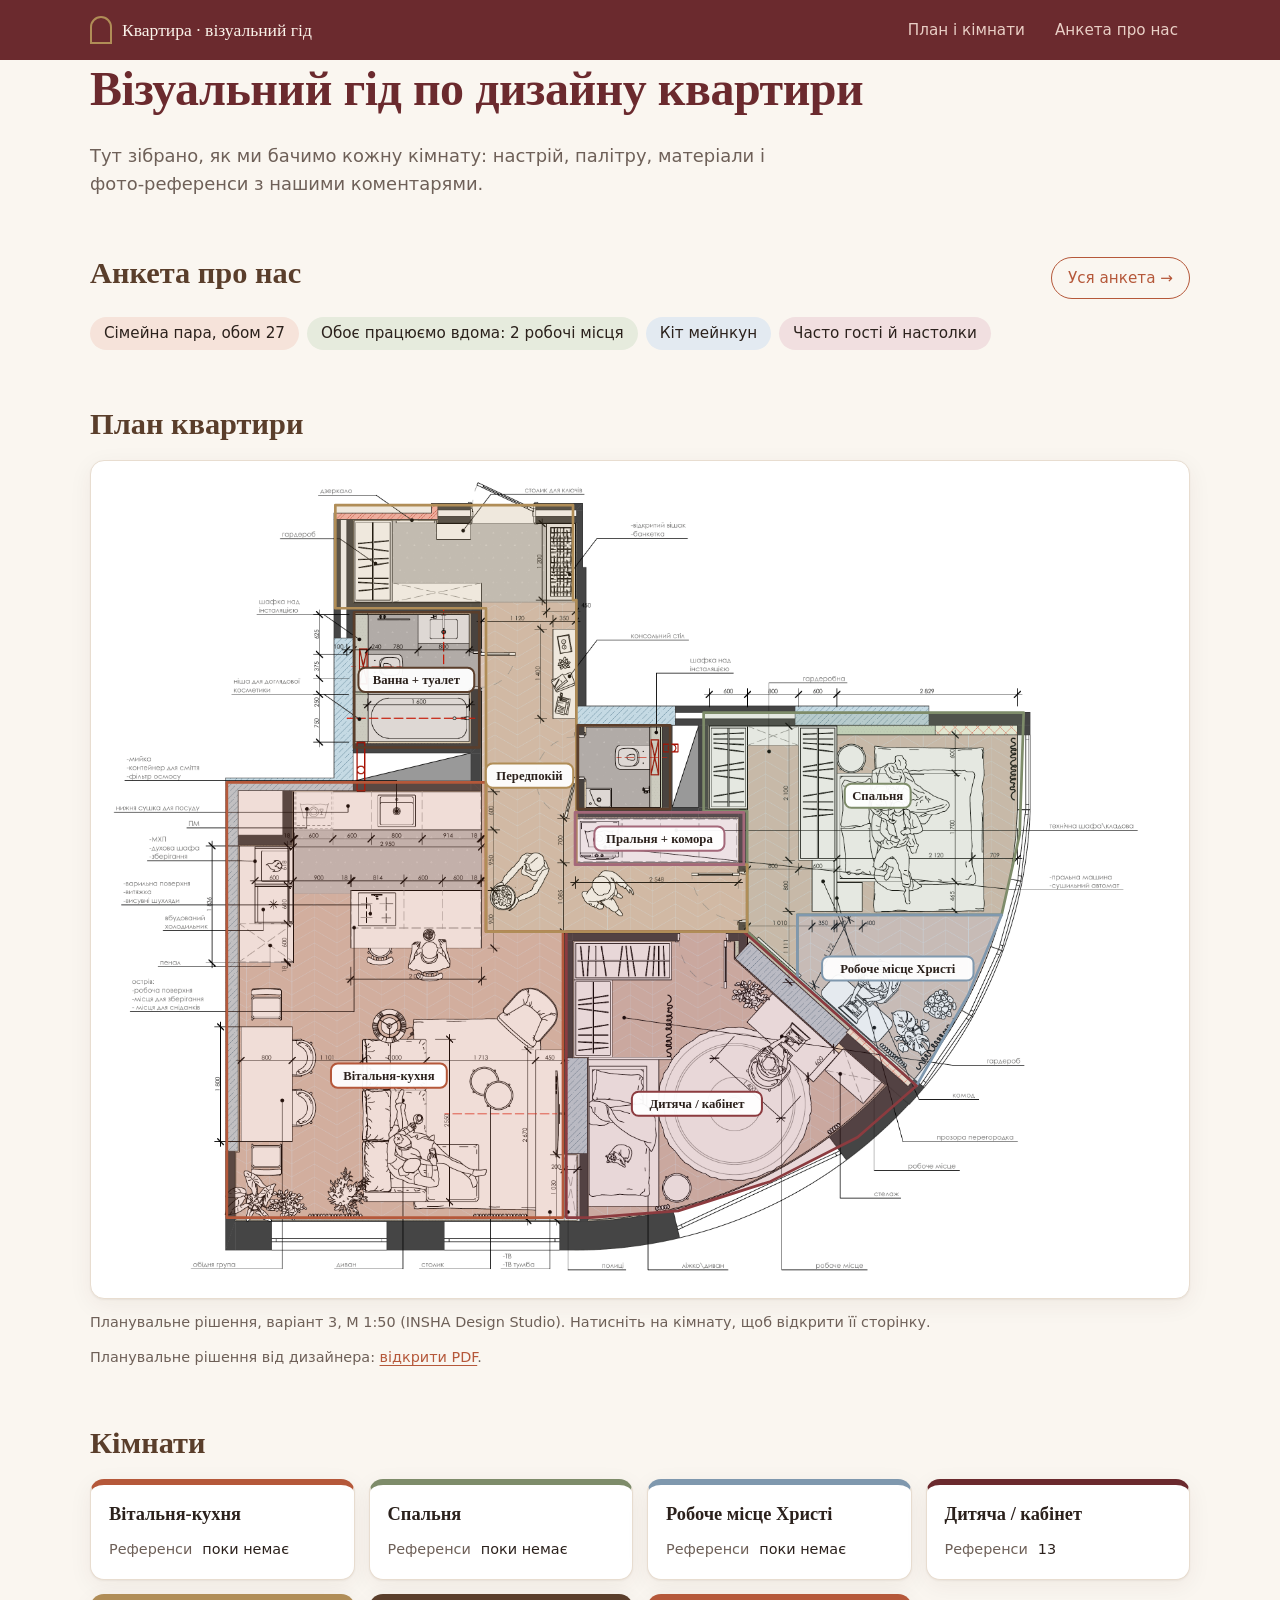
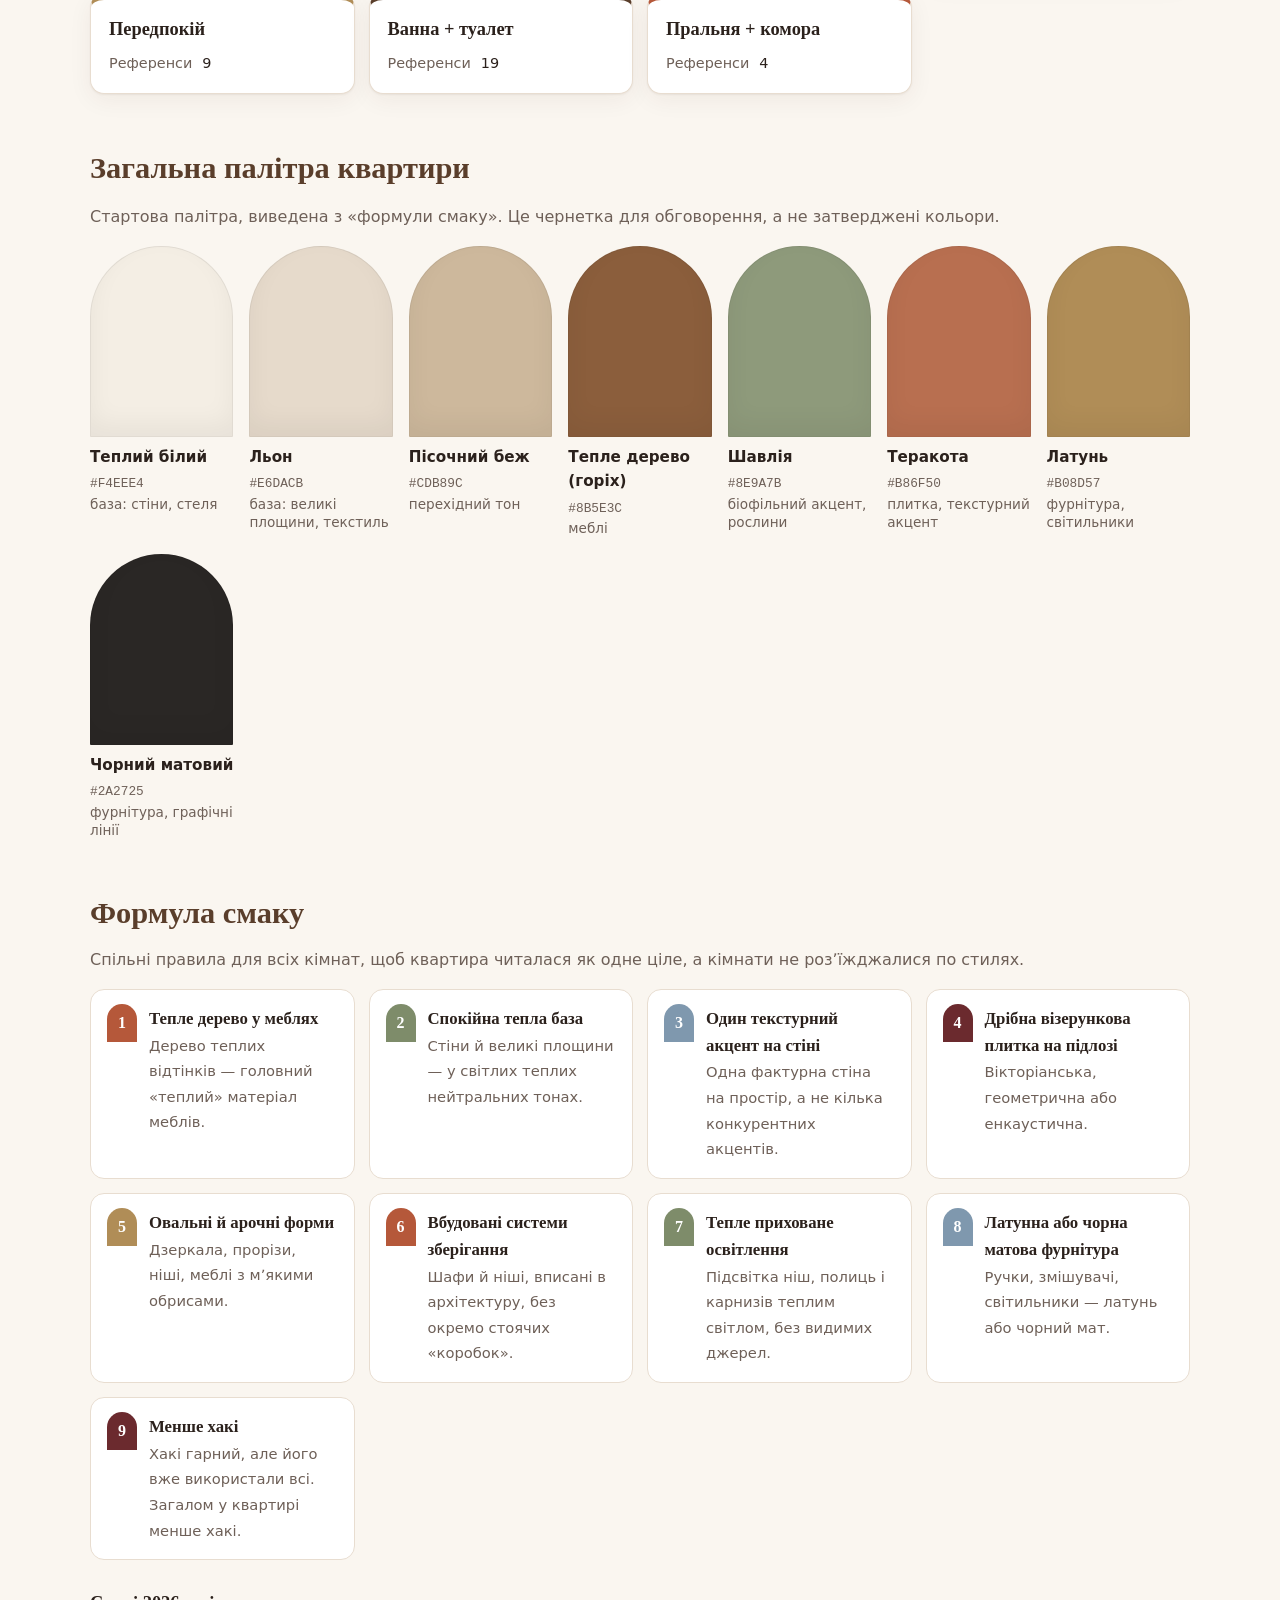
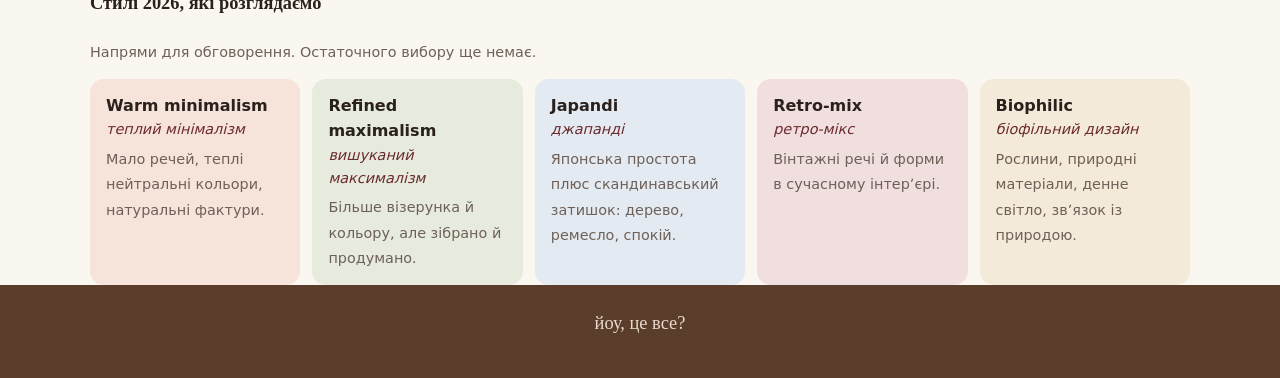
==== index.html @ 5be97d88 "Підвал з написом «йоу, це все?»" ====
<!doctype html>
<html lang="uk">
<head>
  <meta charset="utf-8">
  <meta name="viewport" content="width=device-width, initial-scale=1">
  <title>Візуальний гід по дизайну квартири</title>
  <meta name="description" content="Візуальний гід по дизайну квартири: план, статуси кімнат, палітра і формула смаку.">
  <link rel="stylesheet" href="assets/css/style.css">
</head>
<body data-page="home">
  <a class="skip" href="#main">Перейти до змісту</a>
  <header class="site-header">
    <div class="wrap">
      <a class="brand" href="index.html"><span class="brand-mark" aria-hidden="true"></span>Квартира · візуальний гід</a>
      <nav class="site-nav" aria-label="Розділи"><a href="index.html">План і кімнати</a><a href="pro-nas/index.html">Анкета про нас</a></nav>
    </div>
  </header>

  <main id="main" class="wrap">
    <section class="section" aria-labelledby="intro-title">
      <h1 id="intro-title">Візуальний гід по дизайну квартири</h1>
      <p class="lead">Тут зібрано, як ми бачимо кожну кімнату: настрій, палітру, матеріали і фото-референси з нашими коментарями.</p>
    </section>

    <section class="section about-teaser" aria-labelledby="about-title">
      <div class="section-head">
        <h2 id="about-title">Анкета про нас</h2>
        <a class="btn btn--ghost" href="pro-nas/index.html">Уся анкета →</a>
      </div>
      <ul class="facts" id="about-summary"></ul>
    </section>

    <section class="section" aria-labelledby="plan-title">
      <div class="section-head">
        <h2 id="plan-title">План квартири</h2>
      </div>
      <div class="plan-frame">
        <div id="plan"><p class="empty">Завантаження плану…</p></div>
      </div>
      <p class="plan-caption" id="plan-caption">Натисніть на кімнату, щоб відкрити її сторінку.</p>
      <p class="plan-caption" id="plan-pdf"></p>
    </section>

    <section class="section" aria-labelledby="rooms-title">
      <div class="section-head">
        <h2 id="rooms-title">Кімнати</h2>
      </div>
      <ul class="room-grid" id="rooms"></ul>
    </section>

    <section class="section" aria-labelledby="palette-title">
      <div class="section-head">
        <h2 id="palette-title">Загальна палітра квартири</h2>
      </div>
      <p class="muted" id="palette-note"></p>
      <ul class="swatches" id="palette"></ul>
    </section>

    <section class="section" aria-labelledby="taste-title">
      <h2 id="taste-title">Формула смаку</h2>
      <p class="muted" id="taste-intro"></p>
      <ol class="formula" id="formula"></ol>

      <div class="section-head" style="margin-top:32px">
        <h3 id="styles-title">Стилі 2026, які розглядаємо</h3>
      </div>
      <p class="muted small" id="styles-note"></p>
      <ul class="styles" id="styles"></ul>
    </section>
  </main>

  <footer class="site-footer">
    <div class="wrap footer-end">йоу, це все?</div>
  </footer>

  <script src="data/bundle.js"></script>
  <script src="assets/js/common.js"></script>
  <script src="assets/js/home.js"></script>
</body>
</html>
---- assets/css/style.css ----
/* Візуальний гід по дизайну квартири — спільні стилі */

:root {
  --bg: #f7f2ea;
  --surface: #fffdf9;
  --surface-2: #f1e9dd;
  --ink: #2e2a26;
  --muted: #6c6258;
  --line: #e2d7c8;
  --wood: #8b5e3c;
  --brass: #9a7843;
  --accent: #b86f50;

  --st-idea-bg: #ece5da;
  --st-idea-line: #8f8273;
  --st-idea-ink: #4d443b;
  --st-choosing-bg: #f5ddb0;
  --st-choosing-line: #b07a22;
  --st-choosing-ink: #5e3f0b;
  --st-approved-bg: #d5e3c4;
  --st-approved-line: #4f6e3a;
  --st-approved-ink: #2f4521;

  --like: #3f6b35;
  --like-bg: #dfeccf;
  --dislike: #a2392b;
  --dislike-bg: #f6d9d2;
  --neutral: #6c6258;
  --neutral-bg: #ece5da;

  --radius: 14px;
  --arch: 999px 999px 14px 14px;
  --shadow: 0 1px 2px rgba(60, 40, 20, .06), 0 6px 24px rgba(60, 40, 20, .06);
  --font-serif: "Iowan Old Style", "Palatino Linotype", Palatino, "Book Antiqua", Georgia, "Times New Roman", serif;
  --font-sans: system-ui, -apple-system, "Segoe UI", Roboto, "Helvetica Neue", Arial, sans-serif;
  --gutter: clamp(16px, 4vw, 40px);
  --maxw: 1180px;
}

* { box-sizing: border-box; }

html { -webkit-text-size-adjust: 100%; }

body {
  margin: 0;
  background: var(--bg);
  color: var(--ink);
  font: 16px/1.6 var(--font-sans);
}

img, svg { max-width: 100%; }

a { color: var(--wood); text-underline-offset: 3px; }
a:hover { color: var(--accent); }

:focus-visible { outline: 3px solid var(--brass); outline-offset: 2px; border-radius: 4px; }

h1, h2, h3 { font-family: var(--font-serif); font-weight: 600; line-height: 1.2; margin: 0 0 .5em; }
h1 { font-size: clamp(1.9rem, 4.5vw, 3rem); letter-spacing: -.01em; }
h2 { font-size: clamp(1.4rem, 3vw, 1.9rem); }
h3 { font-size: 1.15rem; }
p { margin: 0 0 1em; }

.wrap { max-width: var(--maxw); margin: 0 auto; padding: 0 var(--gutter); }

.skip { position: absolute; left: -9999px; }
.skip:focus { left: 16px; top: 16px; background: var(--surface); padding: 8px 12px; z-index: 10; }

/* ---------- шапка ---------- */
.site-header { border-bottom: 1px solid var(--line); background: var(--surface); }
.site-header .wrap { display: flex; align-items: center; justify-content: space-between; gap: 16px; min-height: 60px; flex-wrap: wrap; }
.brand { font-family: var(--font-serif); font-size: 1.1rem; text-decoration: none; color: var(--ink); display: inline-flex; align-items: center; gap: 10px; }
.brand-mark { width: 22px; height: 28px; border: 2px solid var(--brass); border-radius: 999px 999px 3px 3px; display: inline-block; }
.header-note { color: var(--muted); font-size: .9rem; }

/* ---------- загальні блоки ---------- */
main { padding: 32px 0 64px; }
.section { margin-top: 56px; }
.section:first-child { margin-top: 0; }
.section-head { display: flex; align-items: baseline; justify-content: space-between; gap: 12px; flex-wrap: wrap; margin-bottom: 18px; }
.section-head h2 { margin: 0; }
.section-num { font-family: var(--font-serif); color: var(--brass); margin-right: .4em; }
.lead { font-size: 1.12rem; color: var(--muted); max-width: 62ch; }
.muted { color: var(--muted); }
.small { font-size: .9rem; }
.empty { color: var(--muted); font-style: italic; margin: 0; }

.card {
  background: var(--surface);
  border: 1px solid var(--line);
  border-radius: var(--radius);
  padding: 20px;
  box-shadow: var(--shadow);
}

.facts { display: flex; flex-wrap: wrap; gap: 8px; list-style: none; padding: 0; margin: 18px 0 0; }
.facts li { background: var(--surface); border: 1px solid var(--line); border-radius: 999px; padding: 4px 14px; font-size: .95rem; }

.notice {
  display: flex; gap: 14px; align-items: flex-start;
  background: #fbefd9; border: 1px solid #e8c98f; border-left: 6px solid var(--st-choosing-line);
  border-radius: var(--radius); padding: 14px 18px; margin: 24px 0 0;
}
.notice-icon { font-family: var(--font-serif); font-size: 1.8rem; line-height: 1; color: var(--st-choosing-line); }
.notice p { margin: 0; }
.notice strong { display: block; }

.btn {
  display: inline-flex; align-items: center; gap: 8px;
  font: inherit; font-size: .95rem; cursor: pointer;
  border: 1px solid var(--wood); color: var(--surface); background: var(--wood);
  padding: 8px 16px; border-radius: 999px; text-decoration: none;
}
.btn:hover { background: #74492b; color: var(--surface); }
.btn--ghost { background: transparent; color: var(--wood); }
.btn--ghost:hover { background: var(--surface-2); color: var(--wood); }
.btn[aria-disabled="true"] { opacity: .55; cursor: not-allowed; }

/* ---------- статуси ---------- */
.status {
  display: inline-flex; align-items: center; gap: 6px; white-space: nowrap;
  font-size: .85rem; font-weight: 600; letter-spacing: .01em;
  padding: 2px 10px; border-radius: 999px; border: 1.5px solid;
}
.status-idea { background: var(--st-idea-bg); border-color: var(--st-idea-line); border-style: dashed; color: var(--st-idea-ink); }
.status-choosing { background: var(--st-choosing-bg); border-color: var(--st-choosing-line); border-style: dotted; color: var(--st-choosing-ink); }
.status-approved { background: var(--st-approved-bg); border-color: var(--st-approved-line); color: var(--st-approved-ink); }
.status-unknown { background: #fff; border-color: var(--dislike); color: var(--dislike); }

.legend { display: flex; flex-wrap: wrap; gap: 10px 18px; list-style: none; margin: 14px 0 0; padding: 0; font-size: .9rem; color: var(--muted); }
.legend li { display: flex; align-items: center; gap: 8px; }

/* ---------- план ---------- */
.plan-layout { display: grid; grid-template-columns: minmax(0, 1fr); gap: 16px; }
.plan-tabs { display: inline-flex; background: var(--surface-2); border-radius: 999px; padding: 4px; gap: 4px; }
.plan-tabs button { font: inherit; font-size: .9rem; border: 0; background: transparent; padding: 6px 14px; border-radius: 999px; cursor: pointer; color: var(--muted); }
.plan-tabs button[aria-selected="true"] { background: var(--surface); color: var(--ink); box-shadow: var(--shadow); }
.plan-frame { background: var(--surface); border: 1px solid var(--line); border-radius: var(--radius); padding: clamp(10px, 2vw, 20px); box-shadow: var(--shadow); }
.plan-caption { margin: 12px 0 0; font-size: .9rem; color: var(--muted); }

.plan-svg { display: block; width: 100%; height: auto; }
.plan-svg .plan-outline { fill: none; stroke: var(--ink); stroke-width: 8; }
.plan-svg .plan-room rect { stroke-width: 3; transition: filter .15s ease; }
.plan-svg .plan-room text { font-family: var(--font-sans); pointer-events: none; }
.plan-svg .plan-room .t-name { font-family: var(--font-serif); font-weight: 600; fill: var(--ink); }
.plan-svg .plan-room .t-status { font-weight: 600; }
.plan-svg .plan-room .t-area { fill: var(--muted); }
.plan-svg .status-idea rect { fill: var(--st-idea-bg); stroke: var(--st-idea-line); stroke-dasharray: 12 8; }
.plan-svg .status-idea .t-status { fill: var(--st-idea-ink); }
.plan-svg .status-choosing rect { fill: var(--st-choosing-bg); stroke: var(--st-choosing-line); stroke-dasharray: 3 6; stroke-linecap: round; }
.plan-svg .status-choosing .t-status { fill: var(--st-choosing-ink); }
.plan-svg .status-approved rect { fill: var(--st-approved-bg); stroke: var(--st-approved-line); }
.plan-svg .status-approved .t-status { fill: var(--st-approved-ink); }
.plan-svg .status-unknown rect { fill: #fff; stroke: var(--dislike); }
.plan-svg .plan-room:hover rect, .plan-svg .plan-room:focus rect { filter: brightness(.94); stroke-width: 5; }
.plan-svg .plan-room:focus { outline: none; }
.plan-svg .plan-room:focus-visible rect { stroke: var(--brass); stroke-width: 7; stroke-dasharray: none; }
.plan-svg .plan-room.is-current rect { stroke: var(--wood); stroke-width: 8; stroke-dasharray: none; }
.plan-svg .plan-room.is-dim { opacity: .55; }

.plan-drawing img { display: block; width: 100%; height: auto; border-radius: 8px; }
.plan-drawing-empty { border: 2px dashed var(--line); border-radius: var(--radius); padding: 32px 20px; text-align: center; color: var(--muted); }
.plan-drawing-empty code { background: var(--surface-2); padding: 1px 6px; border-radius: 6px; color: var(--ink); }

/* ---------- кімнати (список) ---------- */
.room-grid { display: grid; grid-template-columns: repeat(auto-fill, minmax(240px, 1fr)); gap: 14px; list-style: none; padding: 0; margin: 0; }
.room-card { display: flex; flex-direction: column; gap: 8px; height: 100%; text-decoration: none; color: inherit; background: var(--surface); border: 1px solid var(--line); border-radius: var(--radius); padding: 18px; box-shadow: var(--shadow); transition: transform .15s ease, border-color .15s ease; }
.room-card:hover { transform: translateY(-2px); border-color: var(--brass); color: inherit; }
.room-card h3 { margin: 0; }
.room-card dl { display: grid; grid-template-columns: auto 1fr; gap: 2px 10px; margin: 4px 0 0; font-size: .9rem; color: var(--muted); }
.room-card dd { margin: 0; color: var(--ink); }
.progress { font-size: .95rem; color: var(--muted); }

/* ---------- палітра ---------- */
.swatches { display: grid; grid-template-columns: repeat(auto-fill, minmax(130px, 1fr)); gap: 16px; list-style: none; padding: 0; margin: 0; }
.swatch-chip { aspect-ratio: 3 / 4; border-radius: var(--arch); border: 1px solid rgba(0, 0, 0, .08); box-shadow: inset 0 -12px 24px rgba(0, 0, 0, .05); }
.swatch b { display: block; margin-top: 8px; font-size: .95rem; }
.swatch code { font-size: .8rem; color: var(--muted); }
.swatch span { display: block; font-size: .85rem; color: var(--muted); line-height: 1.35; }

/* ---------- формула смаку ---------- */
.formula { display: grid; grid-template-columns: repeat(auto-fill, minmax(250px, 1fr)); gap: 14px; list-style: none; padding: 0; margin: 0; counter-reset: f; }
.formula li { counter-increment: f; background: var(--surface); border: 1px solid var(--line); border-radius: var(--radius); padding: 16px 18px 16px 58px; position: relative; }
.formula li::before { content: counter(f); position: absolute; left: 16px; top: 14px; width: 30px; height: 38px; border-radius: 999px 999px 4px 4px; background: var(--surface-2); color: var(--wood); font-family: var(--font-serif); font-weight: 600; display: grid; place-items: center; }
.formula b { display: block; font-family: var(--font-serif); font-size: 1.05rem; }
.formula span { font-size: .92rem; color: var(--muted); }

.styles { display: grid; grid-template-columns: repeat(auto-fill, minmax(200px, 1fr)); gap: 12px; list-style: none; padding: 0; margin: 0; }
.styles li { background: var(--surface-2); border-radius: var(--radius); padding: 14px 16px; }
.styles b { display: block; }
.styles i { display: block; color: var(--wood); font-size: .9rem; margin-bottom: 4px; }
.styles span { font-size: .9rem; color: var(--muted); }

/* ---------- сторінка кімнати ---------- */
.crumbs { font-size: .9rem; margin-bottom: 16px; }
.room-head { display: grid; gap: 10px; }
.room-meta { display: flex; flex-wrap: wrap; gap: 8px 16px; align-items: center; color: var(--muted); }
.room-layout { display: grid; grid-template-columns: minmax(0, 1fr); gap: 32px; margin-top: 32px; }
.room-aside .card { padding: 14px; }
.room-aside h2 { font-size: 1rem; font-family: var(--font-sans); color: var(--muted); font-weight: 600; margin-bottom: 8px; }
.room-nav { list-style: none; padding: 0; margin: 12px 0 0; display: grid; gap: 4px; }
.room-nav a { display: flex; justify-content: space-between; align-items: center; gap: 8px; padding: 6px 8px; border-radius: 8px; text-decoration: none; color: var(--ink); font-size: .92rem; }
.room-nav a:hover { background: var(--surface-2); }
.room-nav a[aria-current="page"] { background: var(--surface-2); font-weight: 600; }
.room-nav .status { font-size: .72rem; padding: 0 8px; }

.room-section { background: var(--surface); border: 1px solid var(--line); border-radius: var(--radius); padding: clamp(18px, 3vw, 28px); box-shadow: var(--shadow); margin-bottom: 20px; }
.room-section h2 { font-size: 1.4rem; }

.chips { display: flex; flex-wrap: wrap; gap: 8px; list-style: none; padding: 0; margin: 0 0 12px; }
.chips li { background: var(--surface-2); border-radius: 999px; padding: 3px 12px; font-size: .9rem; }

.kv { display: grid; grid-template-columns: minmax(90px, 160px) 1fr; margin: 0; border-top: 1px solid var(--line); }
.kv dt, .kv dd { margin: 0; padding: 12px 0; border-bottom: 1px solid var(--line); }
.kv dt { font-weight: 600; padding-right: 12px; }

.two-col { display: grid; grid-template-columns: minmax(0, 1fr); gap: 20px; }
.list { margin: 0; padding-left: 1.2em; }
.list li + li { margin-top: 4px; }

.questions { list-style: none; padding: 0; margin: 0 0 16px; counter-reset: q; }
.questions li { counter-increment: q; display: flex; gap: 12px; align-items: baseline; justify-content: space-between; flex-wrap: wrap; padding: 10px 0; border-bottom: 1px solid var(--line); }
.questions li::before { content: counter(q) "."; color: var(--brass); font-family: var(--font-serif); font-weight: 600; }
.questions .q-text { flex: 1 1 260px; }
.questions a { font-size: .85rem; }
.comment-row { display: flex; flex-wrap: wrap; gap: 12px; align-items: center; }

.stepper { display: grid; grid-template-columns: repeat(3, 1fr); gap: 8px; list-style: none; padding: 0; margin: 0 0 16px; }
.stepper li { border: 1.5px solid var(--line); border-radius: 10px; padding: 10px 12px; font-size: .9rem; color: var(--muted); background: var(--bg); }
.stepper li b { display: block; color: var(--ink); }
.stepper li.is-done { border-color: var(--st-approved-line); }
.stepper li.is-now { border-width: 3px; }
.stepper li.is-now.status-idea, .stepper li.is-now.status-choosing, .stepper li.is-now.status-approved { border-style: solid; }

/* ---------- галерея ---------- */
.gallery-group + .gallery-group { margin-top: 28px; }
.gallery-group h3 { display: flex; align-items: center; gap: 10px; }
.count { font-family: var(--font-sans); font-size: .8rem; font-weight: 600; color: var(--muted); background: var(--surface-2); border-radius: 999px; padding: 1px 9px; }
.gallery { display: grid; grid-template-columns: repeat(auto-fill, minmax(200px, 1fr)); gap: 16px; list-style: none; padding: 0; margin: 0; }
.ref { margin: 0; background: var(--bg); border-radius: 12px; overflow: hidden; border: 1px solid var(--line); display: flex; flex-direction: column; }
.ref--like { border-top: 5px solid var(--like); }
.ref--dislike { border-top: 5px solid var(--dislike); }
.ref--mixed { border-top: 5px solid var(--like); box-shadow: inset 0 0 0 0 transparent; position: relative; }
.ref--mixed::before { content: ""; position: absolute; top: -5px; right: 0; width: 50%; height: 5px; background: var(--dislike); }
.ref-open { display: block; padding: 0; border: 0; background: var(--surface-2); cursor: zoom-in; width: 100%; }
.ref-open img { display: block; width: 100%; aspect-ratio: 3 / 4; object-fit: cover; }
.ref figcaption { padding: 10px 12px 12px; font-size: .9rem; line-height: 1.45; display: grid; gap: 6px; }
.seg { display: block; }
.tag { display: inline-block; font-size: .72rem; font-weight: 700; letter-spacing: .02em; text-transform: uppercase; border-radius: 6px; padding: 1px 7px; margin-right: 6px; vertical-align: 1px; }
.tag--like { background: var(--like-bg); color: var(--like); }
.tag--dislike { background: var(--dislike-bg); color: var(--dislike); }

.lightbox { border: 0; padding: 0; background: transparent; max-width: min(96vw, 1400px); max-height: 96vh; }
.lightbox::backdrop { background: rgba(30, 24, 18, .82); }
.lightbox figure { margin: 0; display: grid; gap: 10px; }
.lightbox img { max-width: 100%; max-height: 82vh; display: block; margin: 0 auto; border-radius: 8px; background: var(--surface); }
.lightbox figcaption { color: #fff; text-align: center; }
.lightbox-close { position: fixed; top: 12px; right: 16px; font-size: 1.6rem; line-height: 1; width: 44px; height: 44px; border-radius: 999px; border: 0; background: var(--surface); color: var(--ink); cursor: pointer; }

.error { background: var(--dislike-bg); border: 1px solid var(--dislike); color: var(--dislike); padding: 16px; border-radius: var(--radius); }

.site-footer { border-top: 1px solid var(--line); padding: 24px 0 40px; color: var(--muted); font-size: .9rem; }

/* ---------- адаптив ---------- */
@media (min-width: 720px) {
  .two-col { grid-template-columns: 1fr 1fr; }
}
@media (min-width: 980px) {
  .room-layout { grid-template-columns: minmax(0, 1fr) 300px; }
  .room-aside { order: 2; }
  .room-aside .sticky { position: sticky; top: 16px; }
}
@media (max-width: 560px) {
  .kv { grid-template-columns: 1fr; }
  .kv dt { border-bottom: 0; padding-bottom: 0; }
  .stepper { grid-template-columns: 1fr; }
  .gallery { grid-template-columns: repeat(auto-fill, minmax(150px, 1fr)); gap: 10px; }
  .swatches { grid-template-columns: repeat(auto-fill, minmax(100px, 1fr)); }
}
@media (prefers-reduced-motion: reduce) {
  * { transition: none !important; }
}

/* ---------- друк (PDF затверджених етапів) ---------- */
@media print {
  @page { size: A4; margin: 14mm 12mm; }
  :root { --shadow: none; }
  body { background: #fff; font-size: 11pt; }
  .no-print, .skip, .plan-tabs, .room-aside, .comment-row, .questions a, .lightbox { display: none !important; }
  .site-header { border-bottom: 2px solid var(--ink); }
  main { padding-top: 12px; }
  .room-layout { display: block; margin-top: 16px; }
  .card, .room-section, .room-card, .formula li, .plan-frame { box-shadow: none; break-inside: avoid; }
  .room-section { border: 0; border-top: 1px solid var(--line); border-radius: 0; padding: 14px 0; }
  .section { margin-top: 24px; break-inside: avoid-page; }
  .gallery { grid-template-columns: repeat(3, 1fr); }
  .ref { break-inside: avoid; }
  .ref-open img { aspect-ratio: auto; max-height: 60mm; object-fit: contain; }
  .room-card:hover { transform: none; }
  a { color: inherit; text-decoration: none; }
  .status, .tag, .swatch-chip, .stepper li, .plan-svg rect { -webkit-print-color-adjust: exact; print-color-adjust: exact; }
  .print-only { display: block !important; }
}
.print-only { display: none; }

/* ---------- підписи-коментарі та бриф ---------- */
.sr { position: absolute; width: 1px; height: 1px; overflow: hidden; clip: rect(0 0 0 0); white-space: nowrap; }
.cap { display: block; }
.ref figcaption .seg { display: inline; }
.seg { border-radius: 4px; padding: 1px 3px; -webkit-box-decoration-break: clone; box-decoration-break: clone; }
.seg--like { background: var(--like-bg); color: #2c4d25; }
.seg--dislike { background: var(--dislike-bg); color: #7d2a1f; }
.seg-icon { font-weight: 800; margin-right: 3px; }
.ref-legend { margin: 0 0 18px; }
.ref-legend .seg { display: inline-block; margin-left: 4px; }
.brief { margin-top: 12px; }
.brief > div { border-radius: 12px; padding: 14px 16px; }
.brief-like { background: #eef5e6; border-left: 5px solid var(--like); }
.brief-dislike { background: #fbeae6; border-left: 5px solid var(--dislike); }
.brief h3 { font-size: 1rem; margin-bottom: 8px; }
@media print { .seg, .brief > div { -webkit-print-color-adjust: exact; print-color-adjust: exact; } }
.ref-note { font-size: .82rem; color: var(--muted); font-style: italic; }

/* ---------- план: справжнє креслення + зони кімнат ---------- */
.plan-svg image { pointer-events: none; }
.plan-svg .plan-room polygon { stroke-width: 4; fill-opacity: .28; transition: fill-opacity .15s ease; stroke-linejoin: round; }
.plan-svg .plan-room.status-idea polygon { fill: var(--st-idea-line); stroke: var(--st-idea-line); stroke-dasharray: 14 8; }
.plan-svg .plan-room.status-choosing polygon { fill: var(--st-choosing-line); stroke: var(--st-choosing-line); stroke-dasharray: 3 7; stroke-linecap: round; }
.plan-svg .plan-room.status-approved polygon { fill: var(--st-approved-line); stroke: var(--st-approved-line); }
.plan-svg .plan-room.status-unknown polygon { fill: var(--dislike); stroke: var(--dislike); }
.plan-svg .plan-room:hover polygon, .plan-svg .plan-room:focus-visible polygon { fill-opacity: .48; }
.plan-svg .plan-room:focus-visible polygon { stroke: var(--brass); stroke-width: 8; stroke-dasharray: none; }
.plan-svg .plan-label rect { fill-opacity: .94; stroke-width: 2; }
.plan-svg .plan-label .t-name { font-family: var(--font-serif); font-weight: 600; fill: var(--ink); }
.plan-svg .plan-label .t-status { font-family: var(--font-sans); font-weight: 600; }
/* міні-план на сторінці кімнати: видно лише поточну кімнату */
.plan-svg.is-compact .plan-room polygon { fill: transparent; stroke: transparent; }
.plan-svg.is-compact .plan-room:hover polygon { fill: var(--brass); fill-opacity: .2; }
.plan-svg.is-compact .plan-room.is-current polygon { fill: var(--brass); fill-opacity: .4; stroke: var(--wood); stroke-width: 8; stroke-dasharray: none; }
.plan-svg .plan-room.is-dim { opacity: 1; }

/* ---------- без статусів: план одним кольором ---------- */
.plan-svg .plan-room polygon, .plan-svg .plan-room[class*="status-"] polygon { fill: var(--brass); stroke: var(--wood); fill-opacity: .16; stroke-width: 3; stroke-dasharray: none; }
.plan-svg .plan-room:hover polygon { fill-opacity: .38; }
.plan-svg .plan-label rect, .plan-svg .plan-label[class*="status-"] rect { fill: var(--surface); stroke: var(--wood); stroke-dasharray: none; }
.room-nav a { justify-content: flex-start; }

/* ---------- підписи до фото: «+» і «−» рядками ---------- */
.ref figcaption { gap: 6px; }
.cap-line { display: flex; gap: 8px; align-items: baseline; border-radius: 6px; padding: 4px 8px; }
.cap-icon { font-weight: 800; flex: none; }
.cap-like { background: var(--like-bg); color: #2c4d25; }
.cap-dislike { background: var(--dislike-bg); color: #7d2a1f; }
@media print { .cap-line { -webkit-print-color-adjust: exact; print-color-adjust: exact; } }

/* кілька ракурсів одного проєкту в одній картці */
.ref-more { display: grid; grid-template-columns: repeat(auto-fill, minmax(70px, 1fr)); gap: 4px; padding: 4px; background: var(--surface-2); }
.ref-more .ref-open img { aspect-ratio: 1 / 1; }

/* ---------- навігація та сторінка «Про нас» ---------- */
.site-nav { display: flex; gap: 6px; flex-wrap: wrap; }
.site-nav a { text-decoration: none; color: var(--muted); padding: 6px 12px; border-radius: 999px; font-size: .95rem; }
.site-nav a:hover { color: var(--ink); background: var(--surface-2); }
.site-nav a[aria-current="page"] { color: var(--ink); background: var(--surface-2); font-weight: 600; }
.about-teaser .facts { margin-top: 0; }
.about-toc ul { list-style: none; padding: 0; margin: 24px 0 8px; display: flex; flex-wrap: wrap; gap: 8px; }
.about-toc a { display: inline-block; text-decoration: none; border: 1px solid var(--line); background: var(--surface); border-radius: 999px; padding: 4px 14px; font-size: .92rem; color: var(--ink); }
.about-toc a:hover { border-color: var(--brass); }
.about-section { margin-top: 40px; scroll-margin-top: 16px; }
.about-grid { display: grid; grid-template-columns: repeat(auto-fill, minmax(min(100%, 300px), 1fr)); gap: 14px; }
.about-card { background: var(--surface); border: 1px solid var(--line); border-radius: var(--radius); padding: 18px 20px; min-width: 0; }
.about-card h3 { font-size: 1.05rem; }
@media print { .about-card { break-inside: avoid; box-shadow: none; } }

/* =========================================================
   Кольори з наших брифів: теракота, бордо, горіх, шавлія,
   приглушений синій, латунь. Беж — лише світле тло.
   ========================================================= */
:root {
  --bg: #faf6f0;
  --surface: #ffffff;
  --surface-2: #f3ece2;
  --ink: #2b211c;
  --muted: #6e6058;
  --line: #e8ddd0;

  --terracotta: #b5583a;
  --burgundy: #6b2a2e;
  --walnut: #5a3e2b;
  --sage: #7e8c6a;
  --blue: #7f98ae;
  --brass: #b08d57;

  --wood: var(--walnut);
  --accent: var(--terracotta);

  --terracotta-tint: #f6e3da;
  --sage-tint: #e6ebdd;
  --blue-tint: #e3eaf1;
  --burgundy-tint: #f1dfe0;
  --brass-tint: #f3ead9;

  --like: #4f6339; --like-bg: var(--sage-tint);
  --dislike: #8a2f22; --dislike-bg: var(--terracotta-tint);
}

a { color: var(--terracotta); }
a:hover { color: var(--burgundy); }
:focus-visible { outline-color: var(--terracotta); }

/* шапка й підвал — бордо і горіх */
.site-header { background: var(--burgundy); border-bottom: 0; }
.site-header .brand { color: #fbf3ea; }
.brand-mark { border-color: var(--brass); }
.site-nav a { color: #e9cfc6; }
.site-nav a:hover { color: #fff; background: rgba(255, 255, 255, .12); }
.site-nav a[aria-current="page"] { color: #fff; background: rgba(255, 255, 255, .18); }
.site-footer { background: var(--walnut); color: #e8d9cc; border-top: 0; }
.site-footer a { color: #f3c9b8; }

/* заголовки */
h1 { color: var(--burgundy); }
h2 { color: var(--walnut); }
.section-num { color: var(--terracotta); }
.crumbs a { color: var(--terracotta); }

/* кнопки й плашки */
.btn { background: var(--terracotta); border-color: var(--terracotta); color: #fff; }
.btn:hover { background: var(--burgundy); border-color: var(--burgundy); color: #fff; }
.btn--ghost { background: transparent; color: var(--terracotta); }
.btn--ghost:hover { background: var(--terracotta-tint); color: var(--burgundy); }
.facts li { border: 0; color: var(--ink); }
.facts li:nth-child(5n+1) { background: var(--terracotta-tint); }
.facts li:nth-child(5n+2) { background: var(--sage-tint); }
.facts li:nth-child(5n+3) { background: var(--blue-tint); }
.facts li:nth-child(5n+4) { background: var(--burgundy-tint); }
.facts li:nth-child(5n+5) { background: var(--brass-tint); }

/* картки кімнат — кольорова смуга зверху */
.room-card { border-top: 6px solid var(--terracotta); }
.room-grid li:nth-child(6n+2) .room-card { border-top-color: var(--sage); }
.room-grid li:nth-child(6n+3) .room-card { border-top-color: var(--blue); }
.room-grid li:nth-child(6n+4) .room-card { border-top-color: var(--burgundy); }
.room-grid li:nth-child(6n+5) .room-card { border-top-color: var(--brass); }
.room-grid li:nth-child(6n+6) .room-card { border-top-color: var(--walnut); }
.room-card:hover { border-color: var(--line); border-top-color: inherit; box-shadow: 0 8px 28px rgba(107, 42, 46, .12); }

/* формула смаку й стилі */
.formula li::before { color: #fff; background: var(--terracotta); }
.formula li:nth-child(5n+2)::before { background: var(--sage); }
.formula li:nth-child(5n+3)::before { background: var(--blue); }
.formula li:nth-child(5n+4)::before { background: var(--burgundy); }
.formula li:nth-child(5n+5)::before { background: var(--brass); }
.styles li { background: var(--terracotta-tint); }
.styles li:nth-child(5n+2) { background: var(--sage-tint); }
.styles li:nth-child(5n+3) { background: var(--blue-tint); }
.styles li:nth-child(5n+4) { background: var(--burgundy-tint); }
.styles li:nth-child(5n+5) { background: var(--brass-tint); }
.styles i { color: var(--burgundy); }

/* план: кожна кімната своїм кольором */
.plan-svg .plan-room polygon, .plan-svg .plan-room[class*="status-"] polygon { fill: var(--zone, var(--brass)); stroke: var(--zone, var(--brass)); fill-opacity: .2; stroke-width: 4; }
.plan-svg .plan-room:hover polygon { fill-opacity: .4; }
.plan-svg .plan-label rect, .plan-svg .plan-label[class*="status-"] rect { fill: #fff; stroke: var(--zone, var(--brass)); stroke-width: 3; }
.plan-svg .plan-label .t-name { fill: var(--ink); }
.plan-svg.is-compact .plan-room.is-current polygon { fill: var(--zone, var(--terracotta)); fill-opacity: .45; stroke: var(--zone, var(--terracotta)); }
.plan-svg.is-compact .plan-room:hover polygon { fill: var(--zone, var(--terracotta)); }

/* сторінка кімнати */
.room-section { border-left: 6px solid var(--terracotta); }
.room-section#palette { border-left-color: var(--sage); }
.room-section#materials { border-left-color: var(--blue); }
.room-section#furniture { border-left-color: var(--brass); }
.room-section#refs { border-left-color: var(--burgundy); }
.chips li { background: var(--blue-tint); color: #2f4357; }
.brief-like { background: var(--sage-tint); border-left-color: var(--sage); }
.brief-dislike { background: var(--terracotta-tint); border-left-color: var(--terracotta); }
.brief-like h3 { color: var(--like); }
.brief-dislike h3 { color: var(--dislike); }
.cap-like { background: var(--sage-tint); color: var(--like); }
.cap-dislike { background: var(--terracotta-tint); color: var(--dislike); }
.ref--like { border-top-color: var(--sage); }
.ref--dislike { border-top-color: var(--terracotta); }
.ref--mixed { border-top-color: var(--sage); }
.ref--mixed::before { background: var(--terracotta); }
.room-nav a[aria-current="page"] { background: var(--terracotta-tint); color: var(--burgundy); }
.count { background: var(--brass-tint); color: var(--walnut); }

/* анкета */
.about-section h2 { display: inline-block; border-bottom: 4px solid var(--terracotta); padding-bottom: 2px; }
.about-section:nth-of-type(6n+2) h2 { border-color: var(--sage); }
.about-section:nth-of-type(6n+3) h2 { border-color: var(--blue); }
.about-section:nth-of-type(6n+4) h2 { border-color: var(--burgundy); }
.about-section:nth-of-type(6n+5) h2 { border-color: var(--brass); }
.about-section:nth-of-type(6n+6) h2 { border-color: var(--walnut); }
.about-card h3 { color: var(--burgundy); }
.about-toc a { border-color: transparent; background: var(--surface-2); }
.about-toc a:hover { background: var(--terracotta-tint); color: var(--burgundy); }

@media print {
  .site-header, .site-footer { background: #fff !important; color: var(--ink) !important; }
  .site-header .brand { color: var(--ink); }
}

.footer-end { text-align: center; font-family: var(--font-serif); font-size: 1.15rem; }
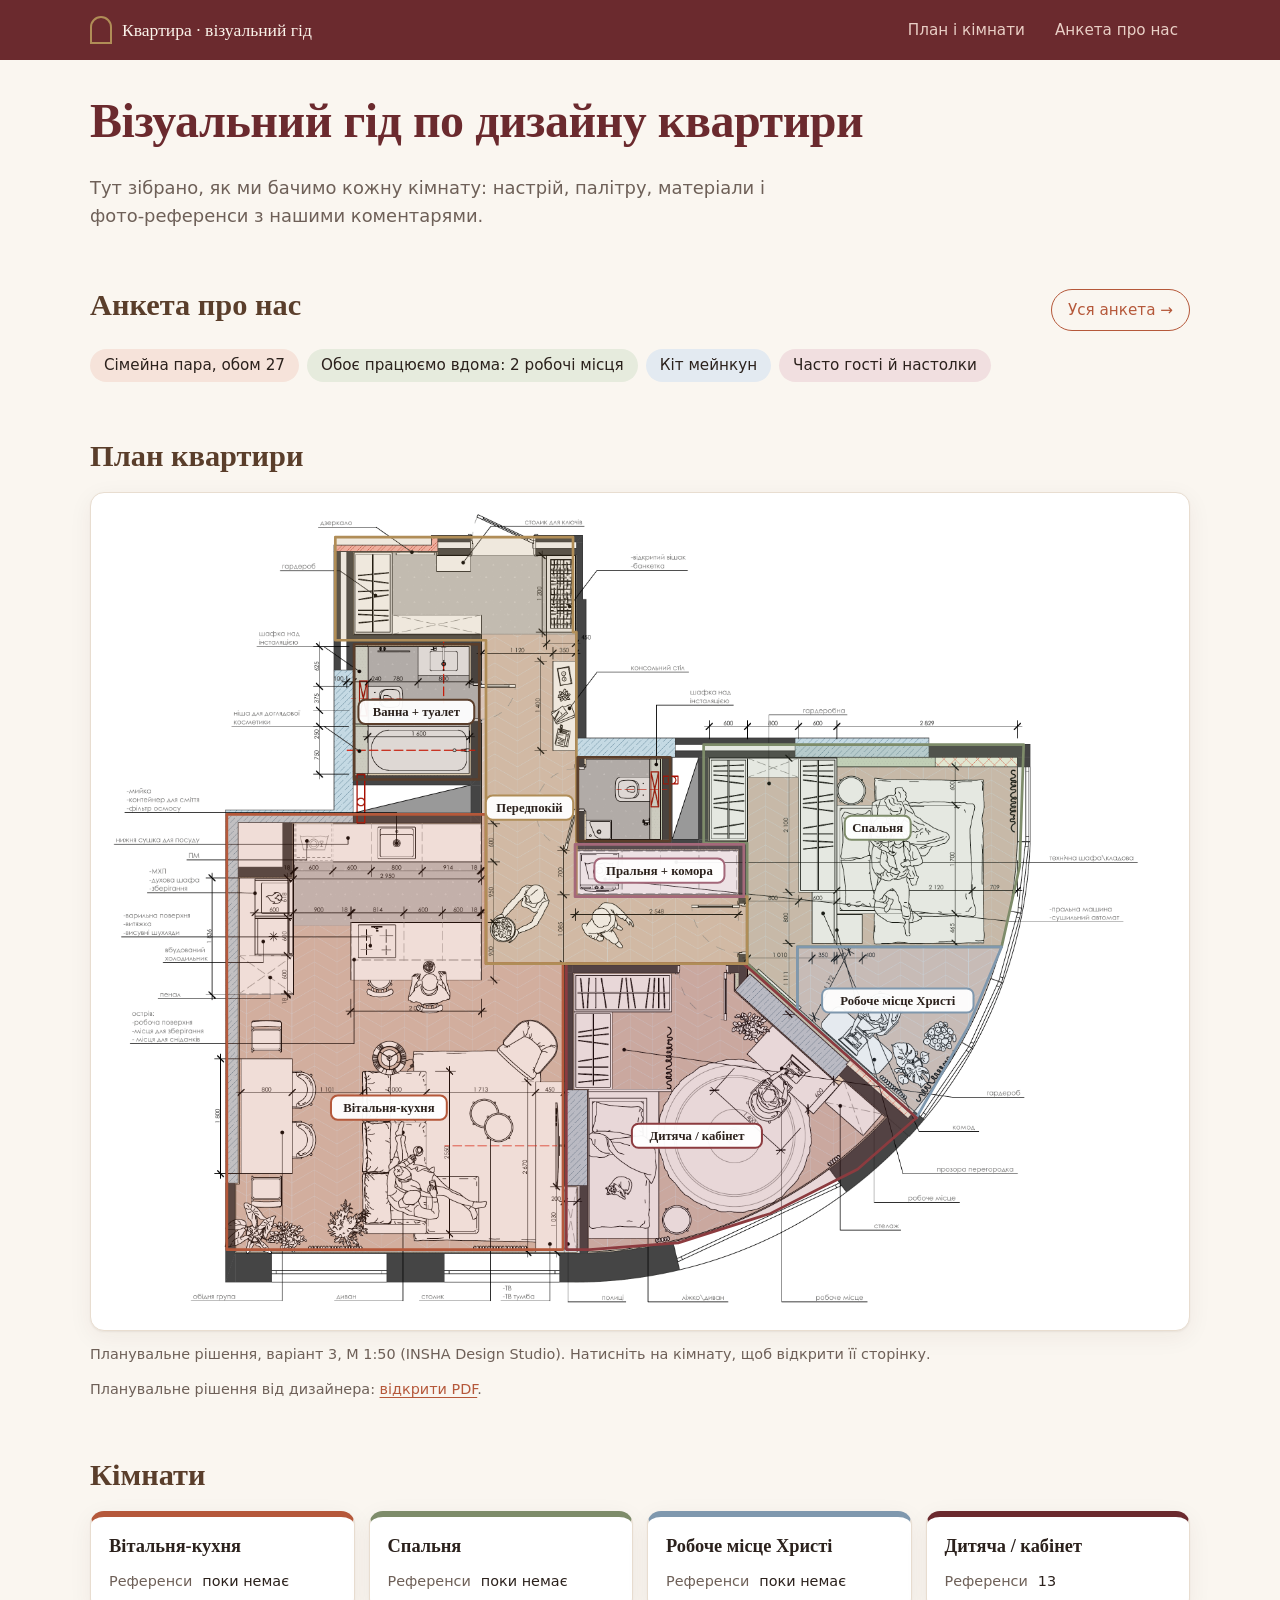
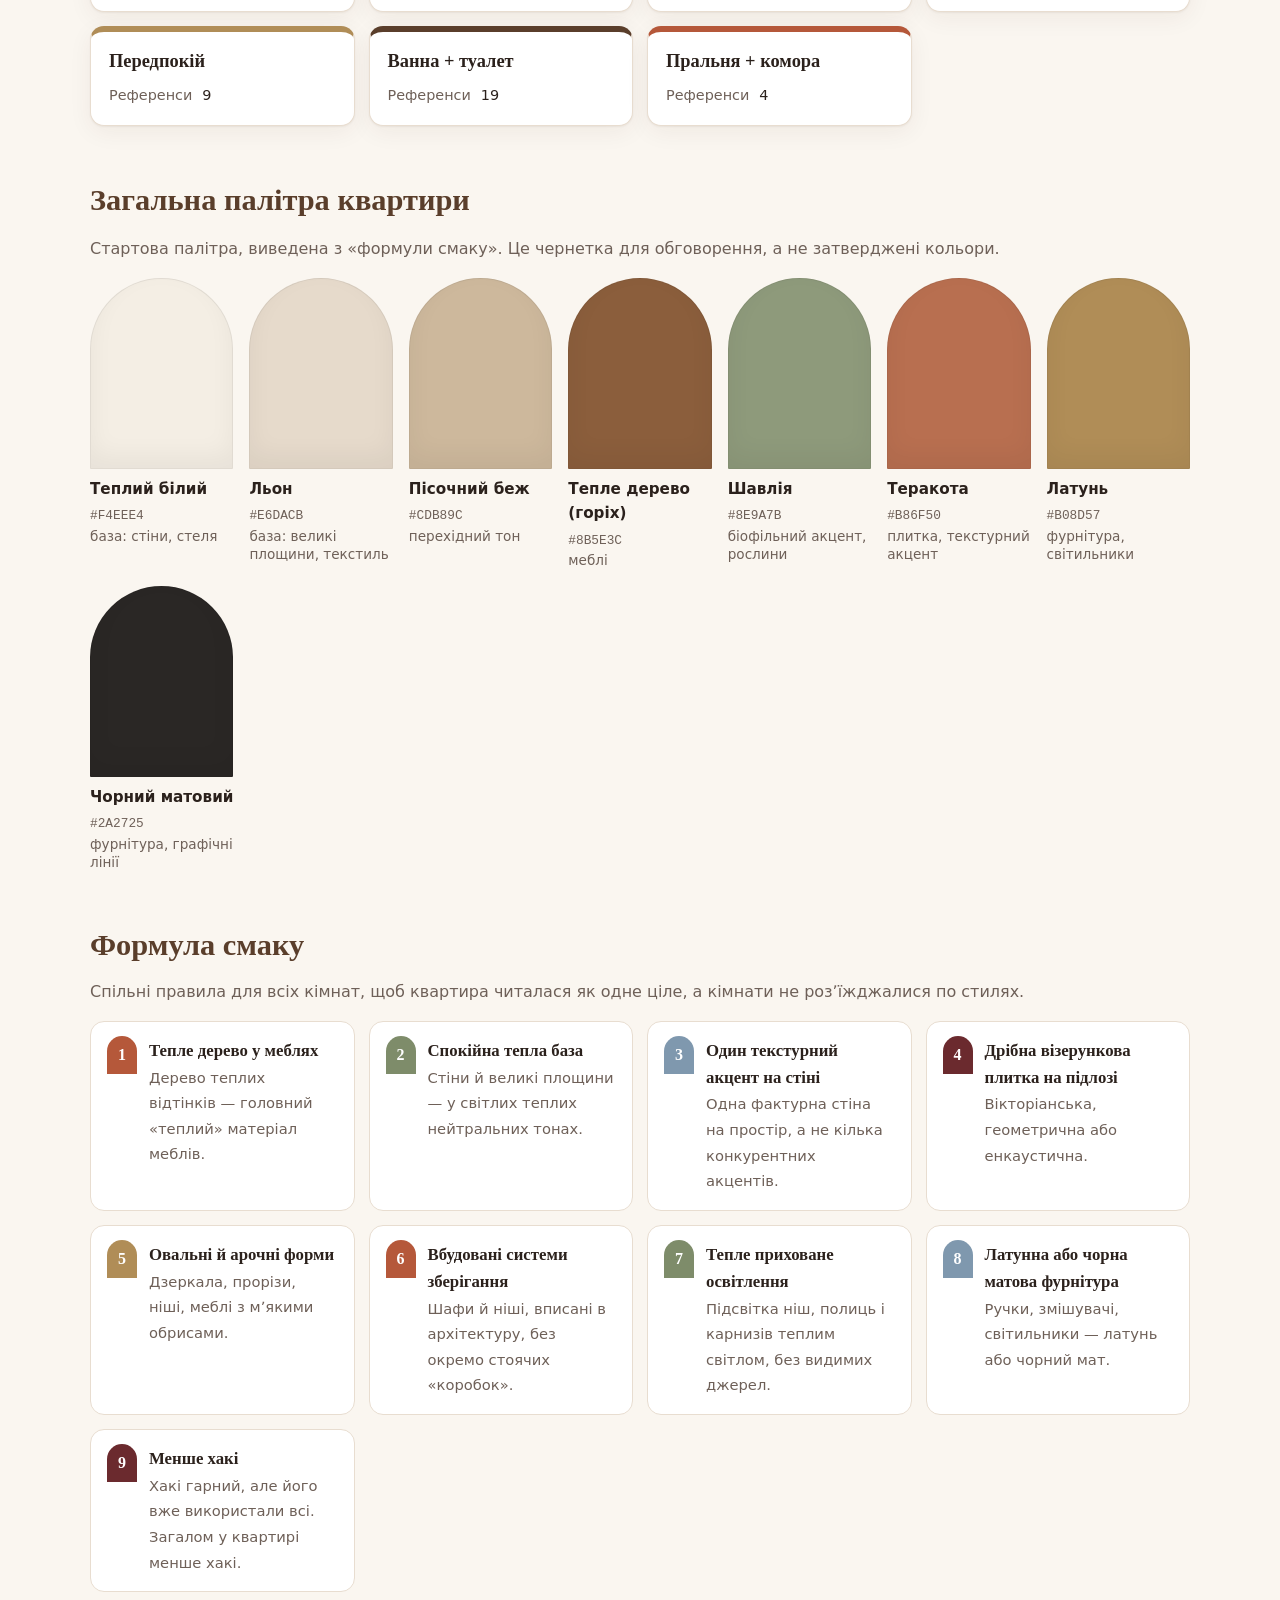
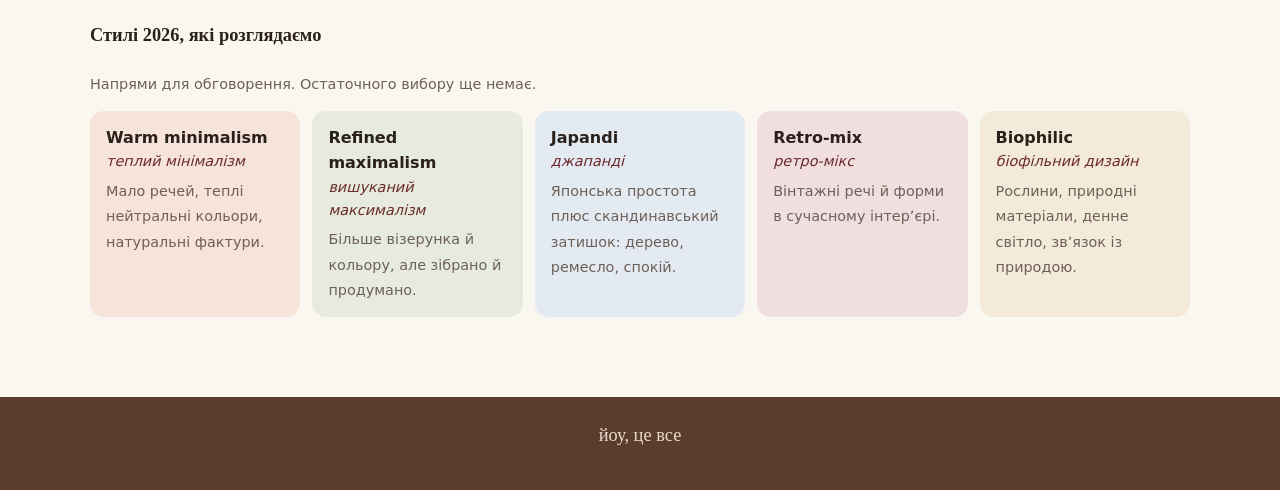
==== commit 80170b22: "Підвал: «йоу, це все»; відступ знизу в основному контейнері" ====
--- a/index.html
+++ b/index.html
@@ -70,7 +70,7 @@
   </main>
 
   <footer class="site-footer">
-    <div class="wrap footer-end">йоу, це все?</div>
+    <div class="wrap footer-end">йоу, це все</div>
   </footer>
 
   <script src="data/bundle.js"></script>
--- a/assets/css/style.css
+++ b/assets/css/style.css
@@ -503,3 +503,6 @@
 }
 
 .footer-end { text-align: center; font-family: var(--font-serif); font-size: 1.15rem; }
+
+/* світлий контейнер: відступ зверху й знизу (.wrap перебивав padding у main) */
+main.wrap { padding-top: 32px; padding-bottom: 80px; }
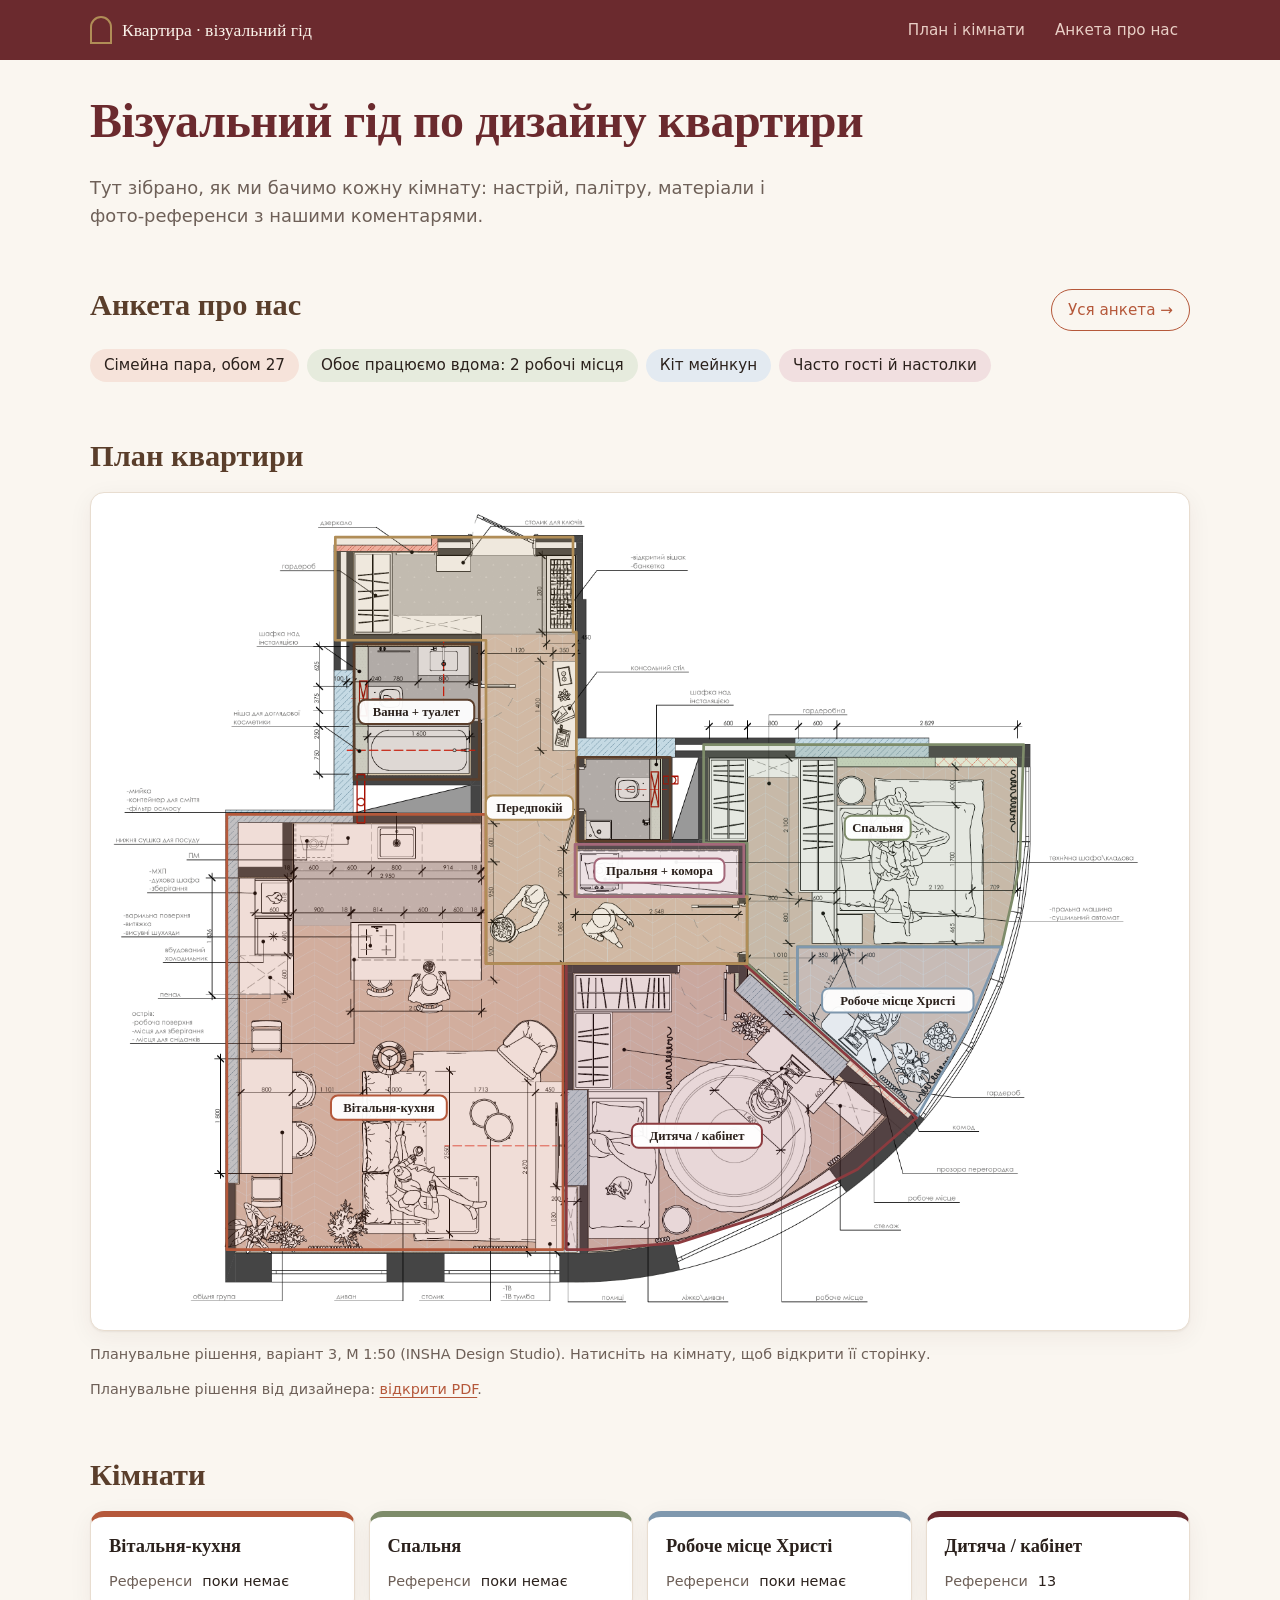
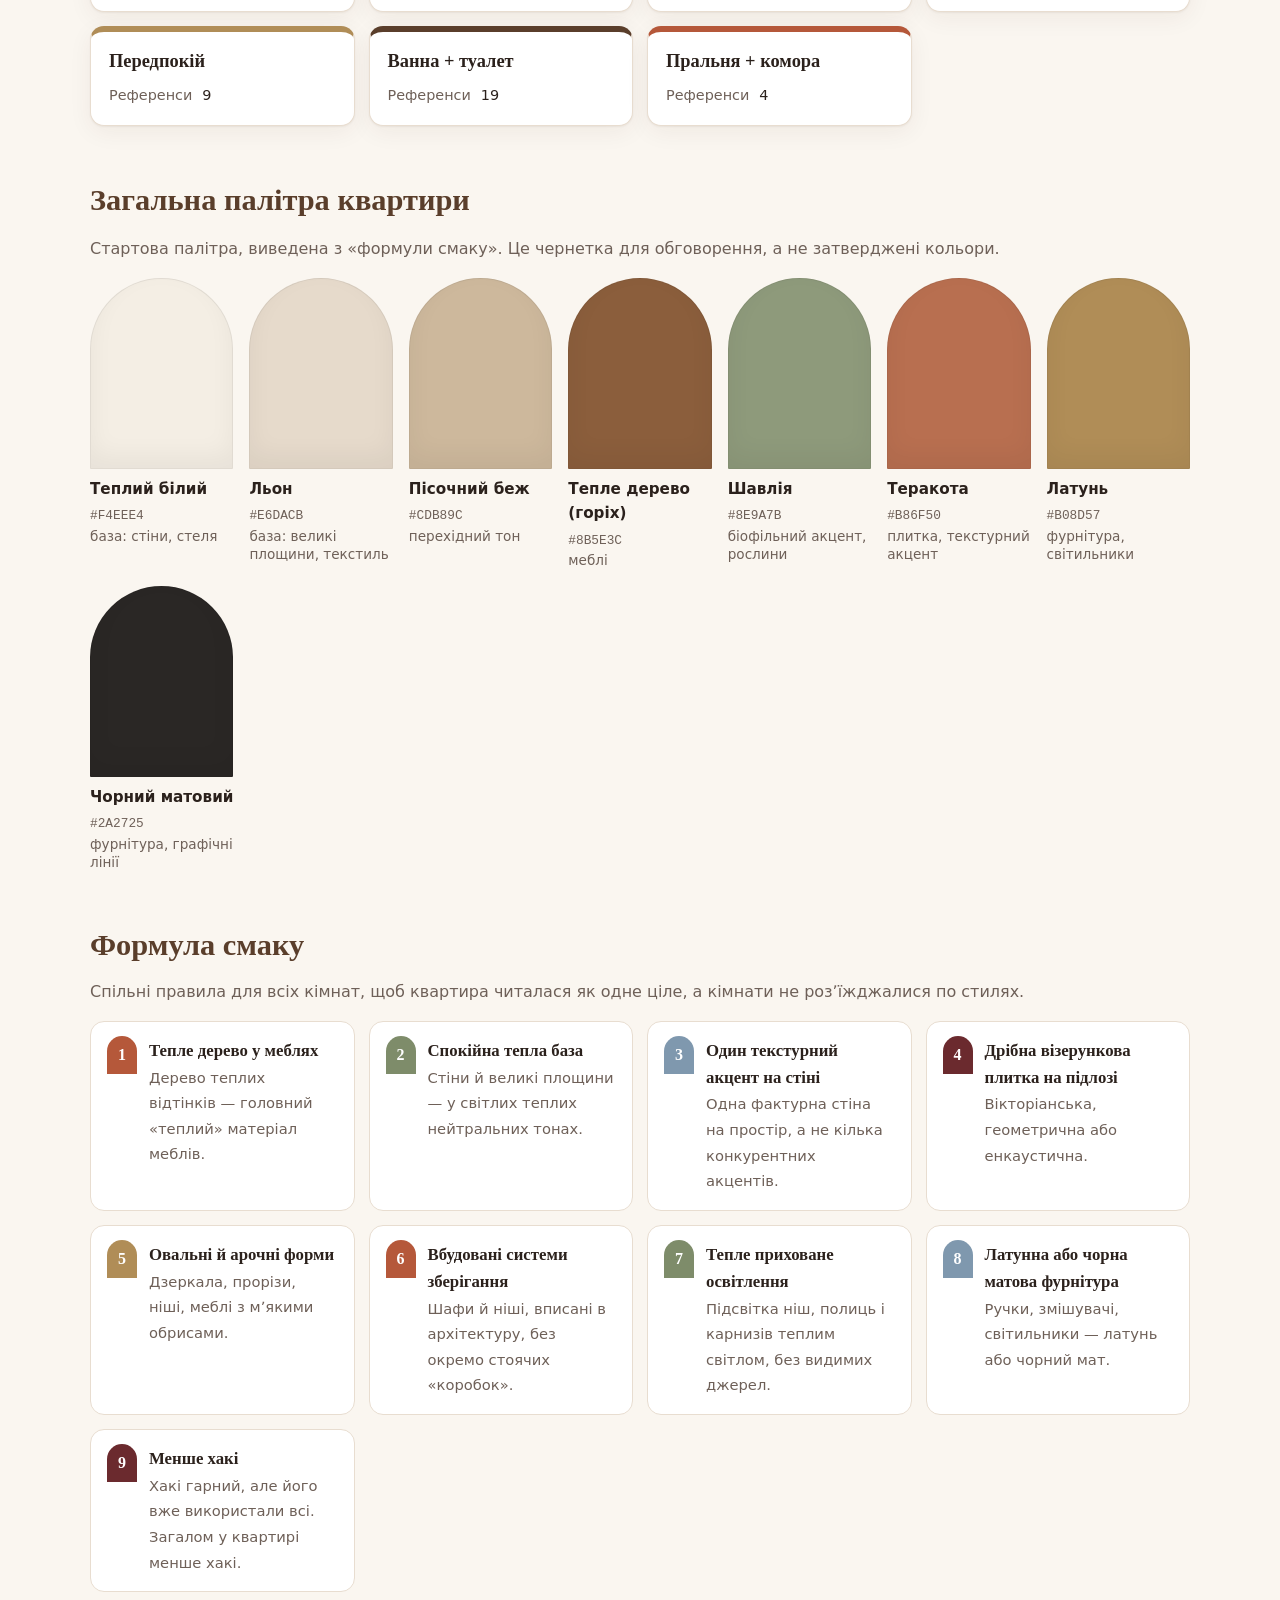
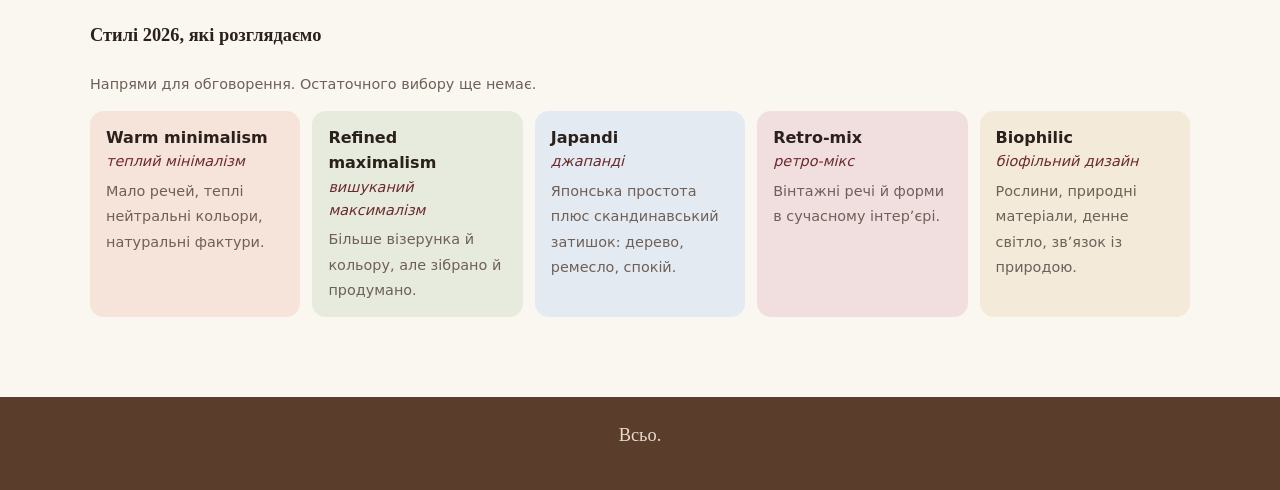
==== commit 196c5486: "Підвал: «Всьо.»" ====
--- a/index.html
+++ b/index.html
@@ -70,7 +70,7 @@
   </main>
 
   <footer class="site-footer">
-    <div class="wrap footer-end">йоу, це все</div>
+    <div class="wrap footer-end">Всьо.</div>
   </footer>
 
   <script src="data/bundle.js"></script>
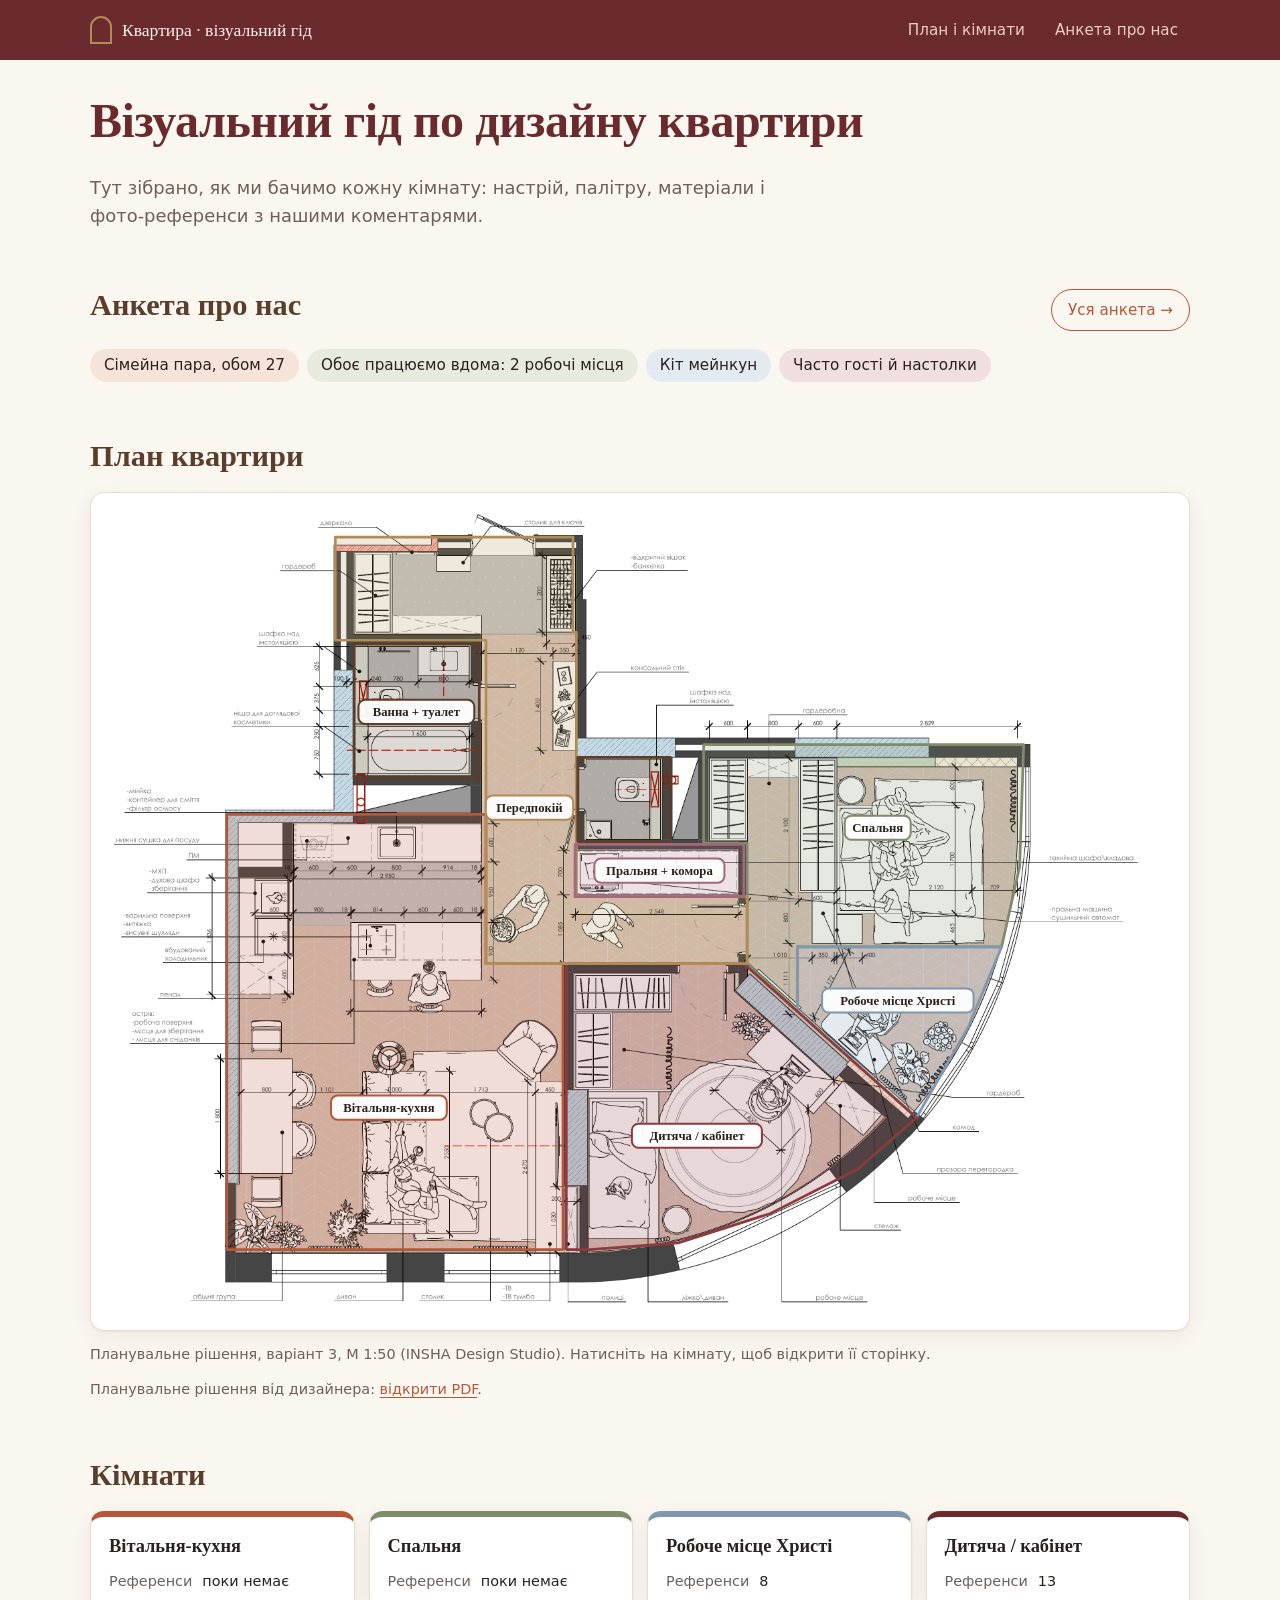
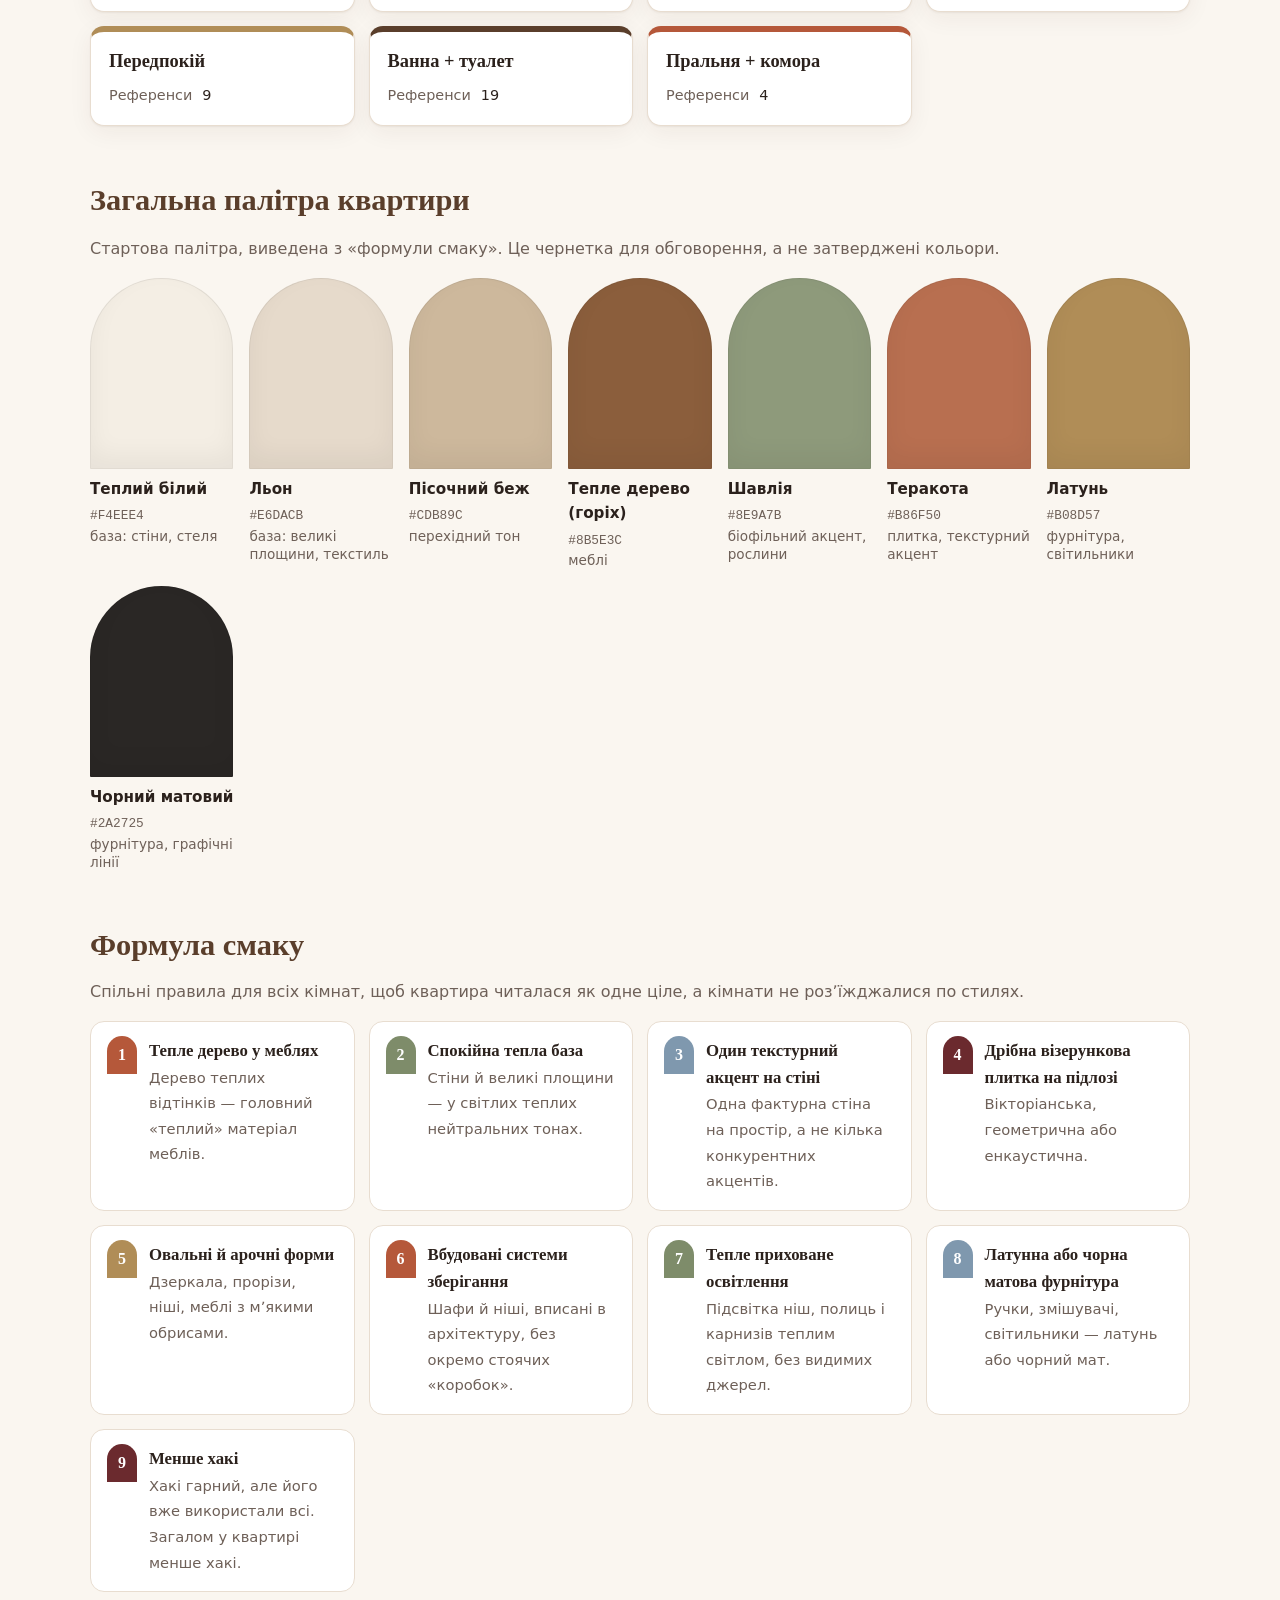
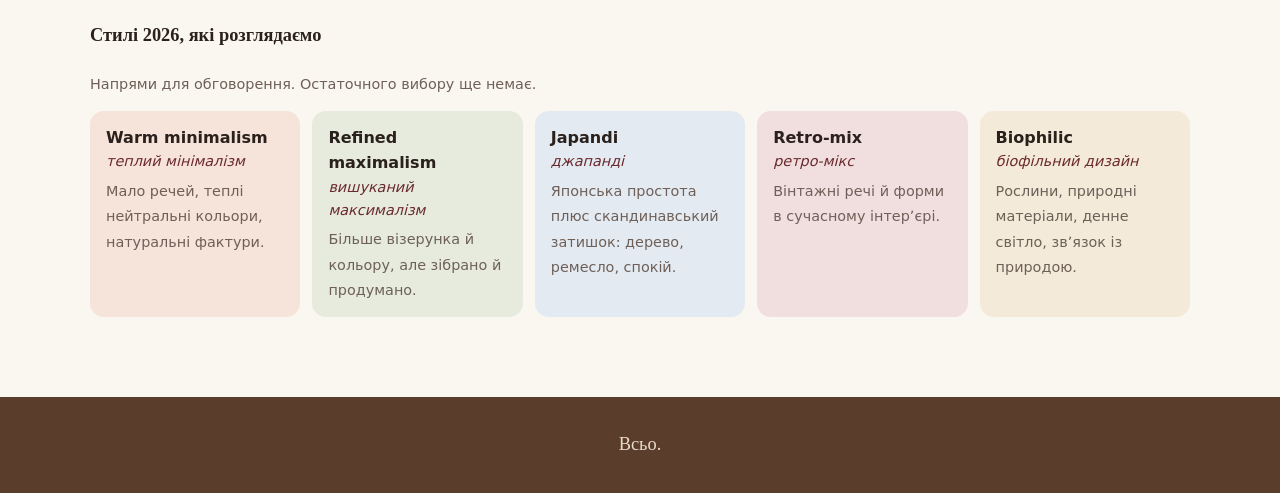
==== commit 54a160bc: "Лоадер «зараз, зараз» на всіх сторінках" ====
--- a/index.html
+++ b/index.html
@@ -8,6 +8,10 @@
   <link rel="stylesheet" href="assets/css/style.css">
 </head>
 <body data-page="home">
+  <div class="loader" id="loader" role="status" aria-live="polite">
+    <div class="loader-arch" aria-hidden="true"><i></i><i></i><i></i><i></i><i></i></div>
+    <p class="loader-text">зараз, зараз<span class="loader-dots" aria-hidden="true"><b>.</b><b>.</b><b>.</b></span></p>
+  </div>
   <a class="skip" href="#main">Перейти до змісту</a>
   <header class="site-header">
     <div class="wrap">
--- a/assets/css/style.css
+++ b/assets/css/style.css
@@ -506,3 +506,38 @@
 
 /* світлий контейнер: відступ зверху й знизу (.wrap перебивав padding у main) */
 main.wrap { padding-top: 32px; padding-bottom: 80px; }
+
+/* підвал: текст по центру і по горизонталі, і по вертикалі */
+.site-footer { padding: 0; }
+.site-footer .footer-end { min-height: 96px; display: flex; align-items: center; justify-content: center; text-align: center; }
+
+/* ---------- лоадер «зараз, зараз» ---------- */
+.loader {
+  position: fixed; inset: 0; z-index: 50;
+  display: flex; flex-direction: column; align-items: center; justify-content: center; gap: 18px;
+  background: var(--bg);
+  transition: opacity .45s ease, visibility .45s ease;
+}
+.loader.is-done { opacity: 0; visibility: hidden; }
+.loader-arch {
+  width: 64px; height: 84px; padding: 8px 8px 6px;
+  border: 3px solid var(--brass); border-radius: 999px 999px 8px 8px;
+  display: flex; align-items: flex-end; gap: 4px; overflow: hidden;
+}
+.loader-arch i { flex: 1; height: 20%; border-radius: 3px 3px 1px 1px; animation: loader-rise 1.2s ease-in-out infinite; }
+.loader-arch i:nth-child(1) { background: var(--terracotta); }
+.loader-arch i:nth-child(2) { background: var(--sage); animation-delay: .12s; }
+.loader-arch i:nth-child(3) { background: var(--blue); animation-delay: .24s; }
+.loader-arch i:nth-child(4) { background: var(--burgundy); animation-delay: .36s; }
+.loader-arch i:nth-child(5) { background: var(--brass); animation-delay: .48s; }
+@keyframes loader-rise { 0%, 100% { height: 20%; } 50% { height: 92%; } }
+.loader-text { margin: 0; font-family: var(--font-serif); font-size: 1.25rem; color: var(--burgundy); }
+.loader-dots b { font-weight: inherit; animation: loader-dot 1.2s infinite; opacity: .2; }
+.loader-dots b:nth-child(2) { animation-delay: .2s; }
+.loader-dots b:nth-child(3) { animation-delay: .4s; }
+@keyframes loader-dot { 0%, 100% { opacity: .2; } 40% { opacity: 1; } }
+@media (prefers-reduced-motion: reduce) {
+  .loader-arch i { animation: none; height: 60%; }
+  .loader-dots b { animation: none; opacity: 1; }
+}
+@media print { .loader { display: none !important; } }
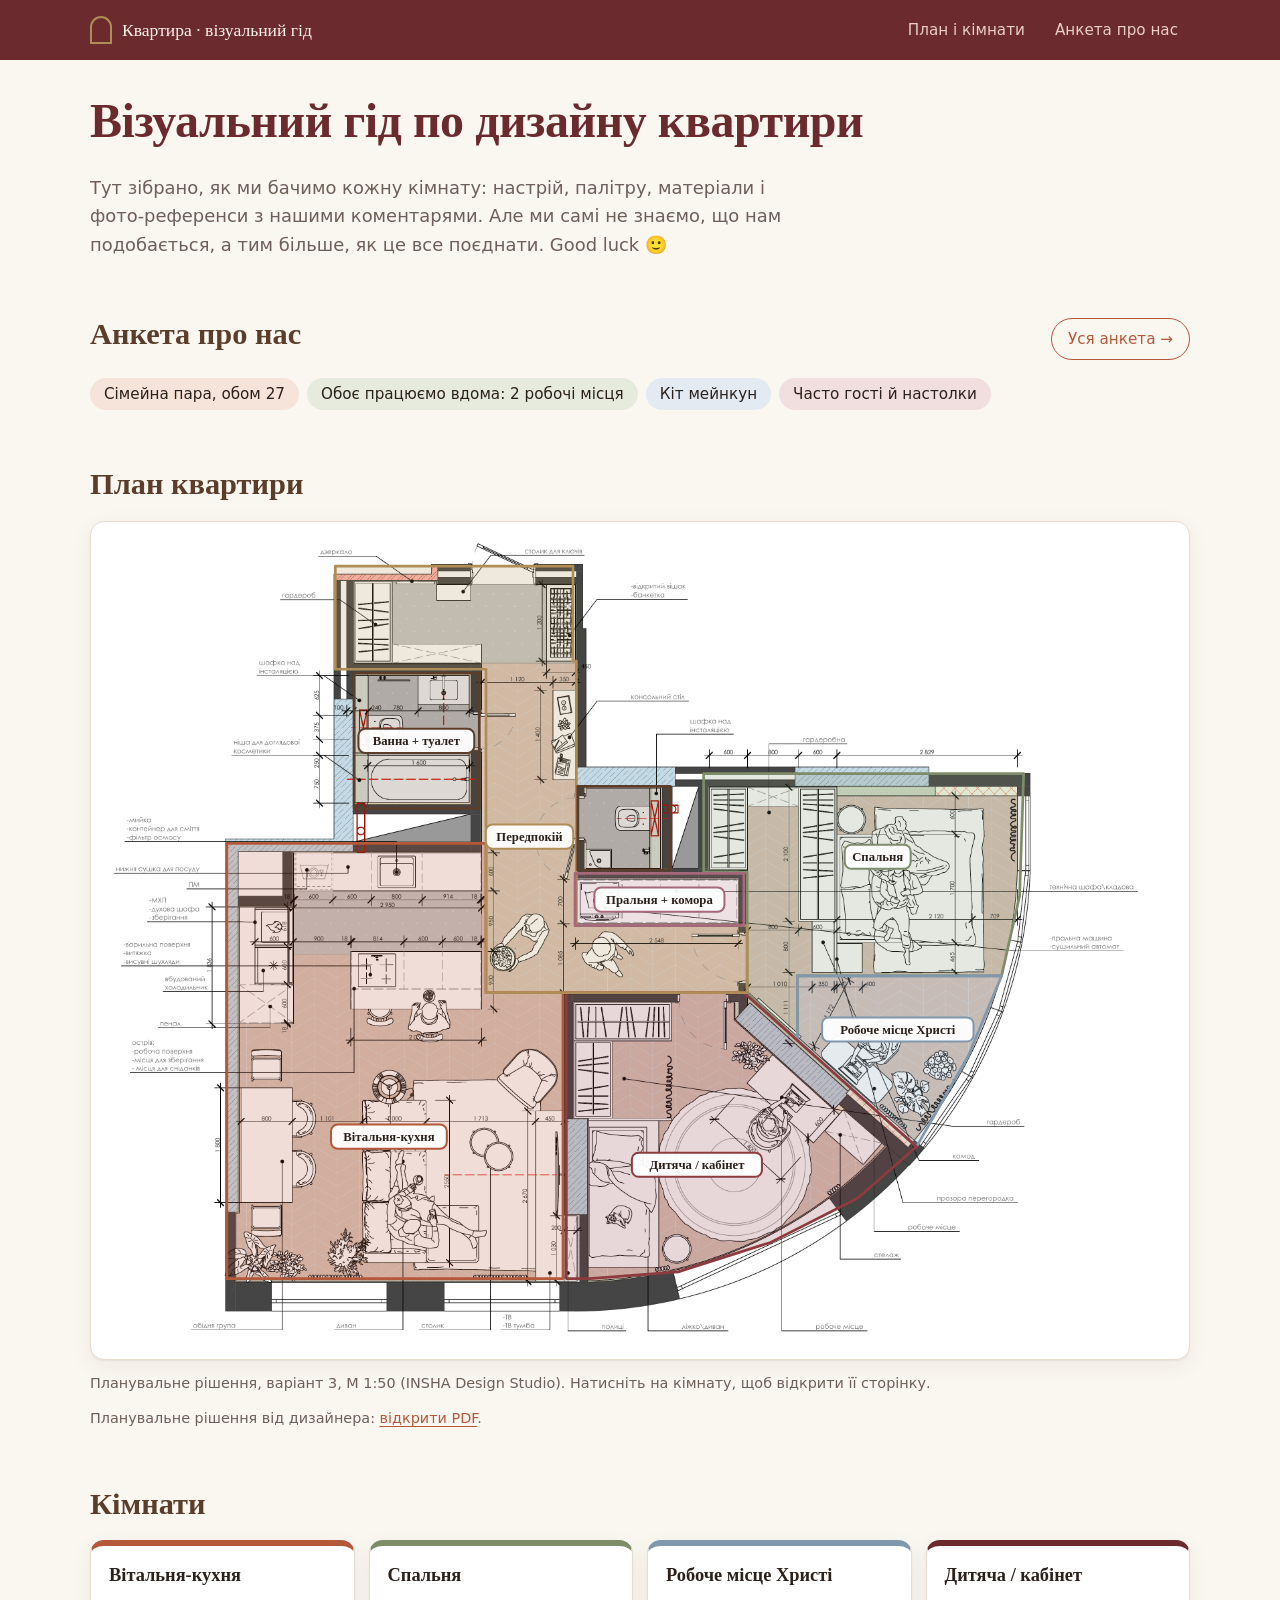
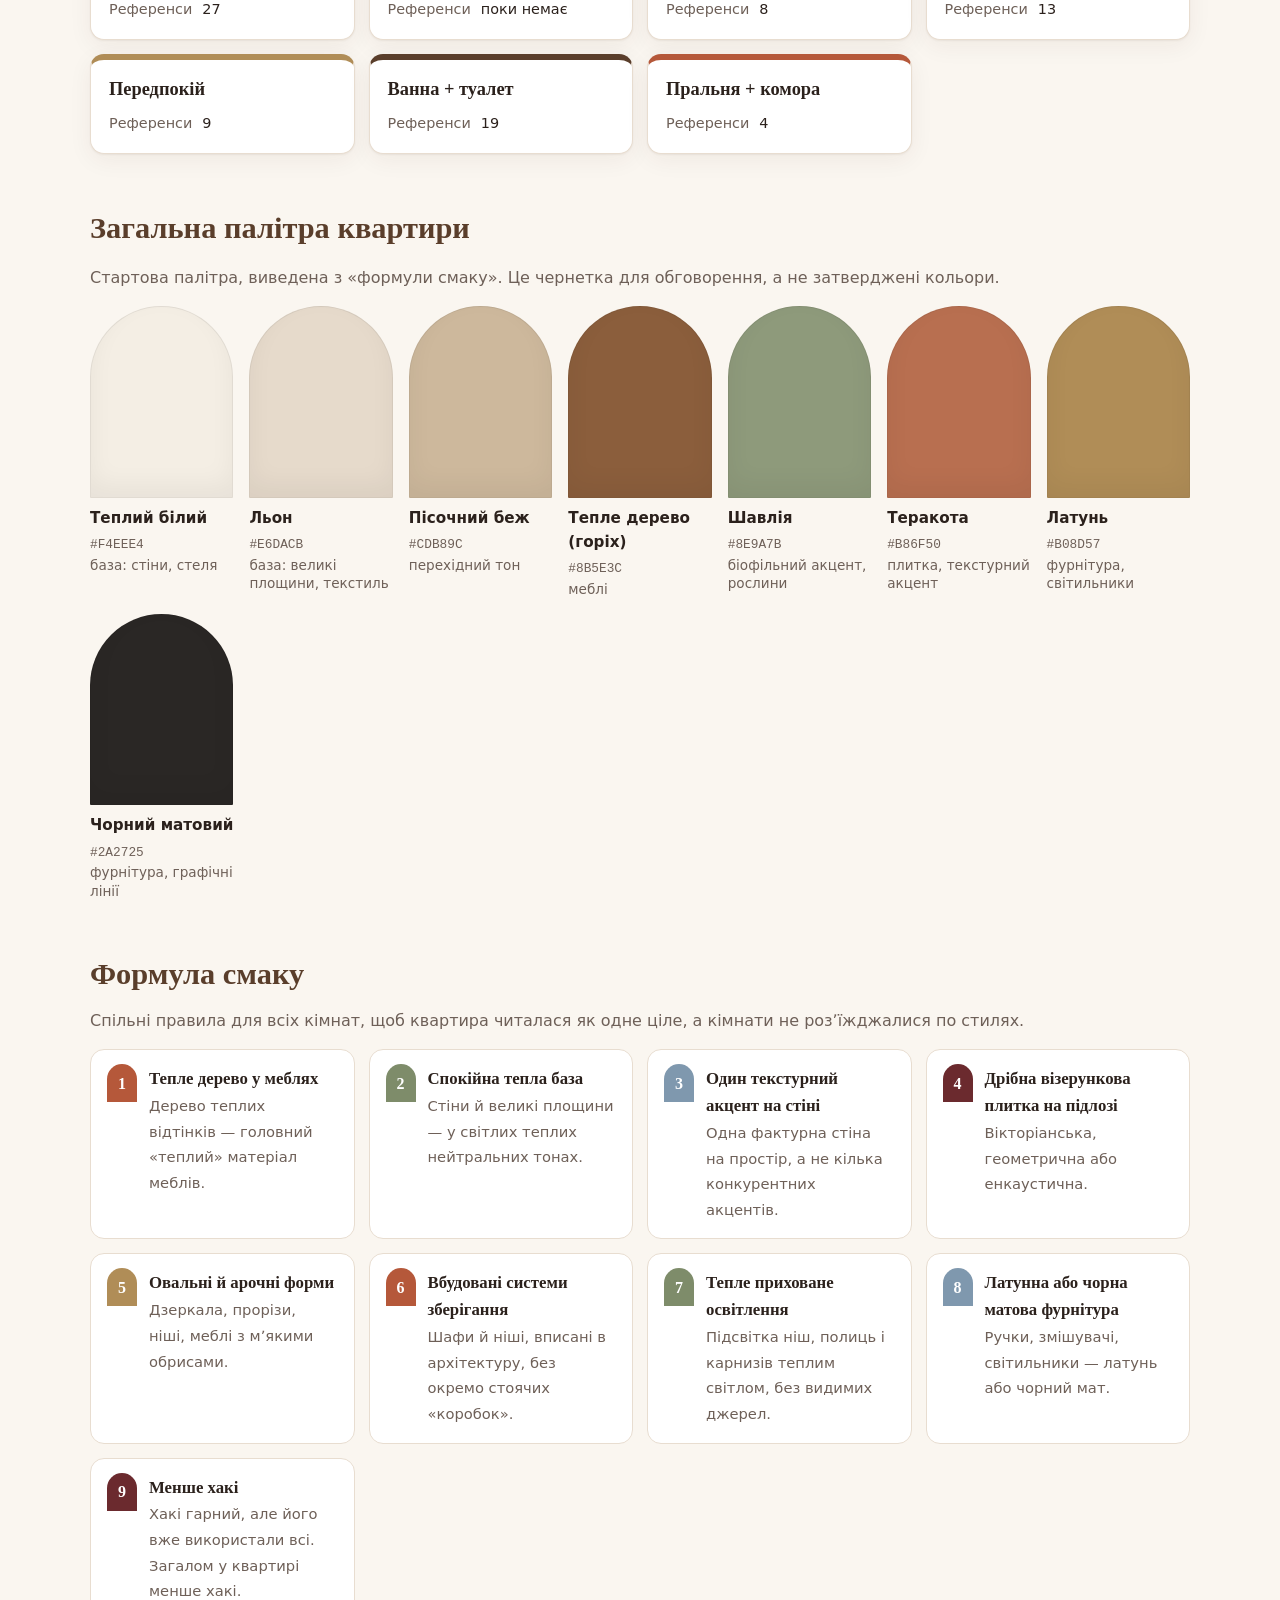
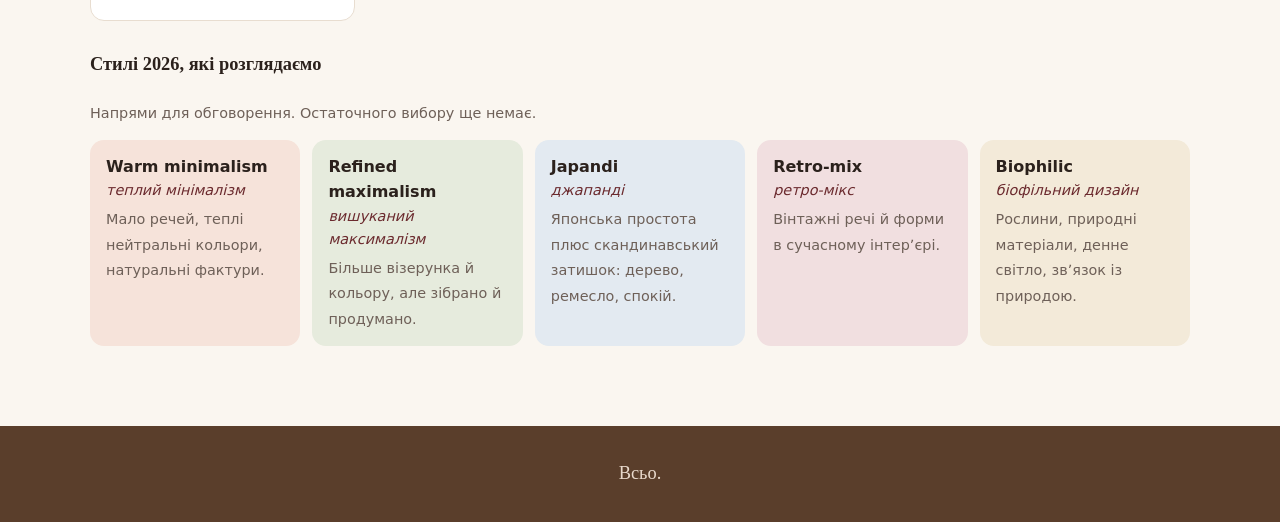
==== commit 9f2d7423: "Головна: «Good luck 🙂» у вступі" ====
--- a/index.html
+++ b/index.html
@@ -23,7 +23,7 @@
   <main id="main" class="wrap">
     <section class="section" aria-labelledby="intro-title">
       <h1 id="intro-title">Візуальний гід по дизайну квартири</h1>
-      <p class="lead">Тут зібрано, як ми бачимо кожну кімнату: настрій, палітру, матеріали і фото-референси з нашими коментарями.</p>
+      <p class="lead">Тут зібрано, як ми бачимо кожну кімнату: настрій, палітру, матеріали і фото-референси з нашими коментарями. Але ми самі не знаємо, що нам подобається, а тим більше, як це все поєднати. Good luck 🙂</p>
     </section>
 
     <section class="section about-teaser" aria-labelledby="about-title">
--- a/assets/css/style.css
+++ b/assets/css/style.css
@@ -541,3 +541,10 @@
   .loader-dots b { animation: none; opacity: 1; }
 }
 @media print { .loader { display: none !important; } }
+
+/* зони на одній сторінці (кухня / вітальня) */
+.zone-block + .zone-block { margin-top: 40px; padding-top: 28px; border-top: 2px dashed var(--line); }
+.zone-title { font-size: 1.35rem; color: var(--burgundy); margin: 22px 0 12px; display: flex; align-items: center; gap: 10px; }
+.zone-block > .zone-title { margin-top: 0; }
+.zone-sub { font-family: var(--font-sans); font-size: .85rem; letter-spacing: .04em; text-transform: uppercase; color: var(--terracotta); margin: 14px 0 6px; }
+.zone-sub:first-child { margin-top: 0; }
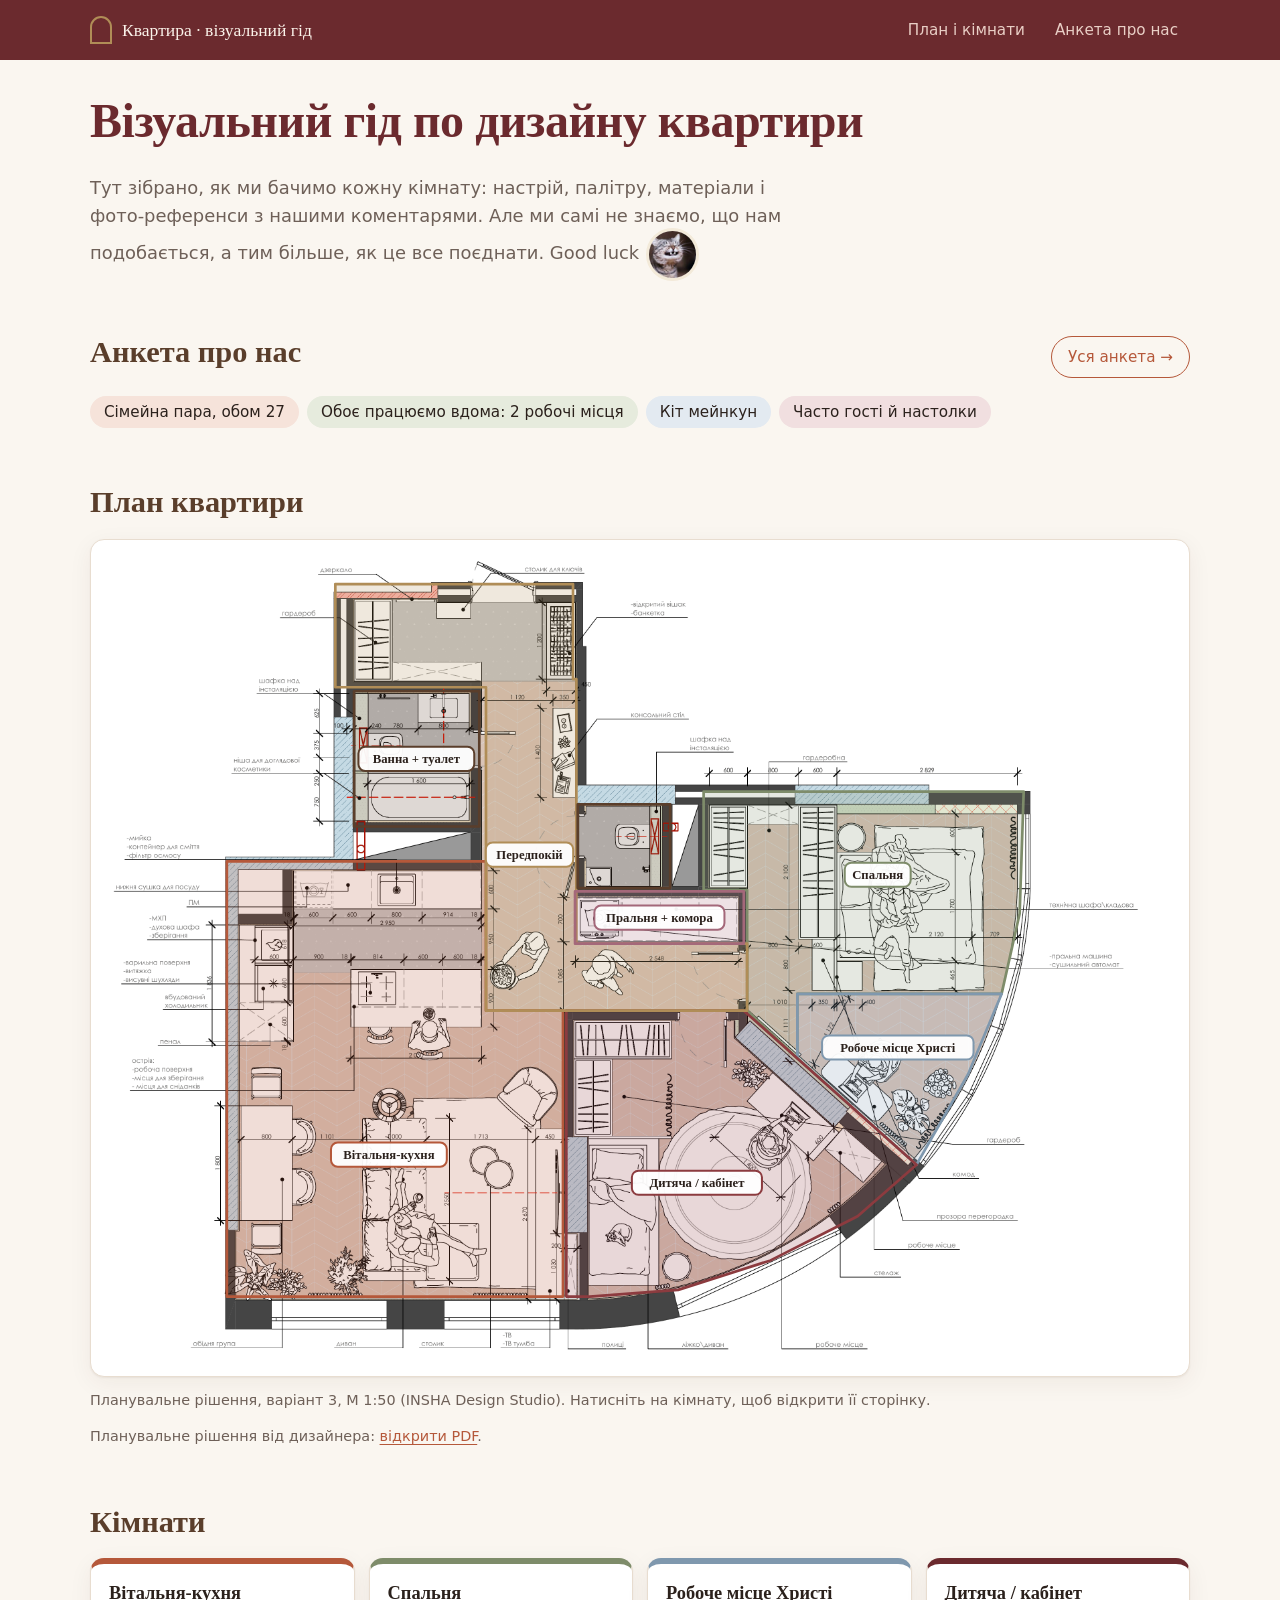
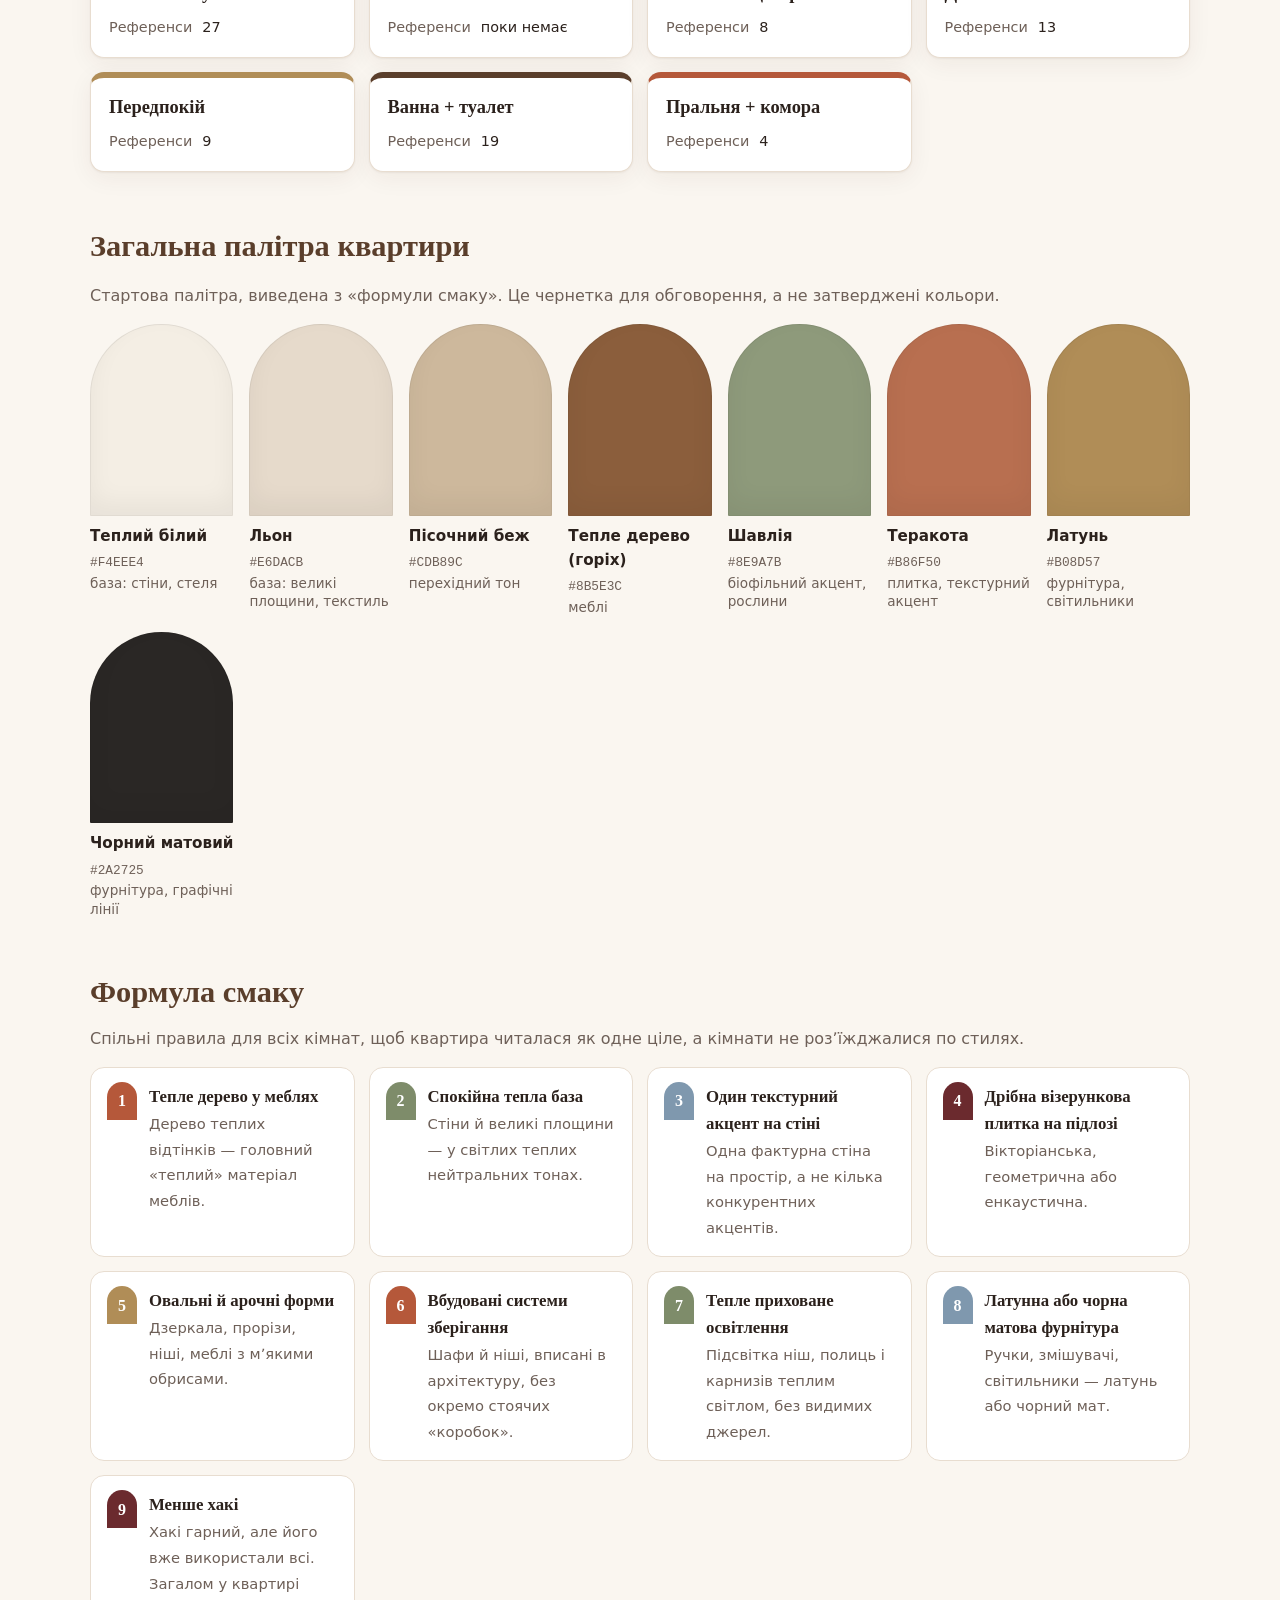
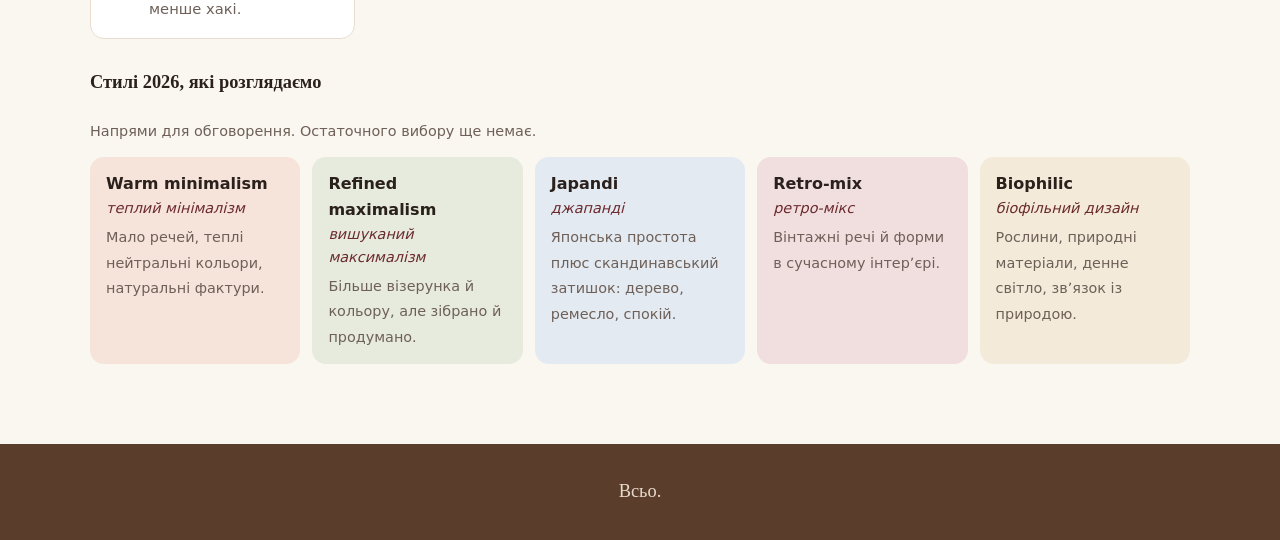
==== commit dc898ed6: "Головна: кіт замість смайлика після «Good luck»" ====
--- a/index.html
+++ b/index.html
@@ -23,7 +23,7 @@
   <main id="main" class="wrap">
     <section class="section" aria-labelledby="intro-title">
       <h1 id="intro-title">Візуальний гід по дизайну квартири</h1>
-      <p class="lead">Тут зібрано, як ми бачимо кожну кімнату: настрій, палітру, матеріали і фото-референси з нашими коментарями. Але ми самі не знаємо, що нам подобається, а тим більше, як це все поєднати. Good luck 🙂</p>
+      <p class="lead">Тут зібрано, як ми бачимо кожну кімнату: настрій, палітру, матеріали і фото-референси з нашими коментарями. Але ми самі не знаємо, що нам подобається, а тим більше, як це все поєднати. Good luck <img class="lead-cat" src="assets/img/good-luck-cat.jpg" alt="кіт, що сміється" width="120" height="120"></p>
     </section>
 
     <section class="section about-teaser" aria-labelledby="about-title">
--- a/assets/css/style.css
+++ b/assets/css/style.css
@@ -548,3 +548,8 @@
 .zone-block > .zone-title { margin-top: 0; }
 .zone-sub { font-family: var(--font-sans); font-size: .85rem; letter-spacing: .04em; text-transform: uppercase; color: var(--terracotta); margin: 14px 0 6px; }
 .zone-sub:first-child { margin-top: 0; }
+
+/* кіт замість смайлика у вступі */
+.lead-cat { display: inline-block; width: 2.6em; height: 2.6em; border-radius: 50%; object-fit: cover; vertical-align: middle; margin-left: .25em; box-shadow: 0 0 0 3px var(--brass-tint); transition: transform .2s ease; }
+.lead-cat:hover { transform: scale(1.8) rotate(-6deg); }
+@media (prefers-reduced-motion: reduce) { .lead-cat:hover { transform: none; } }
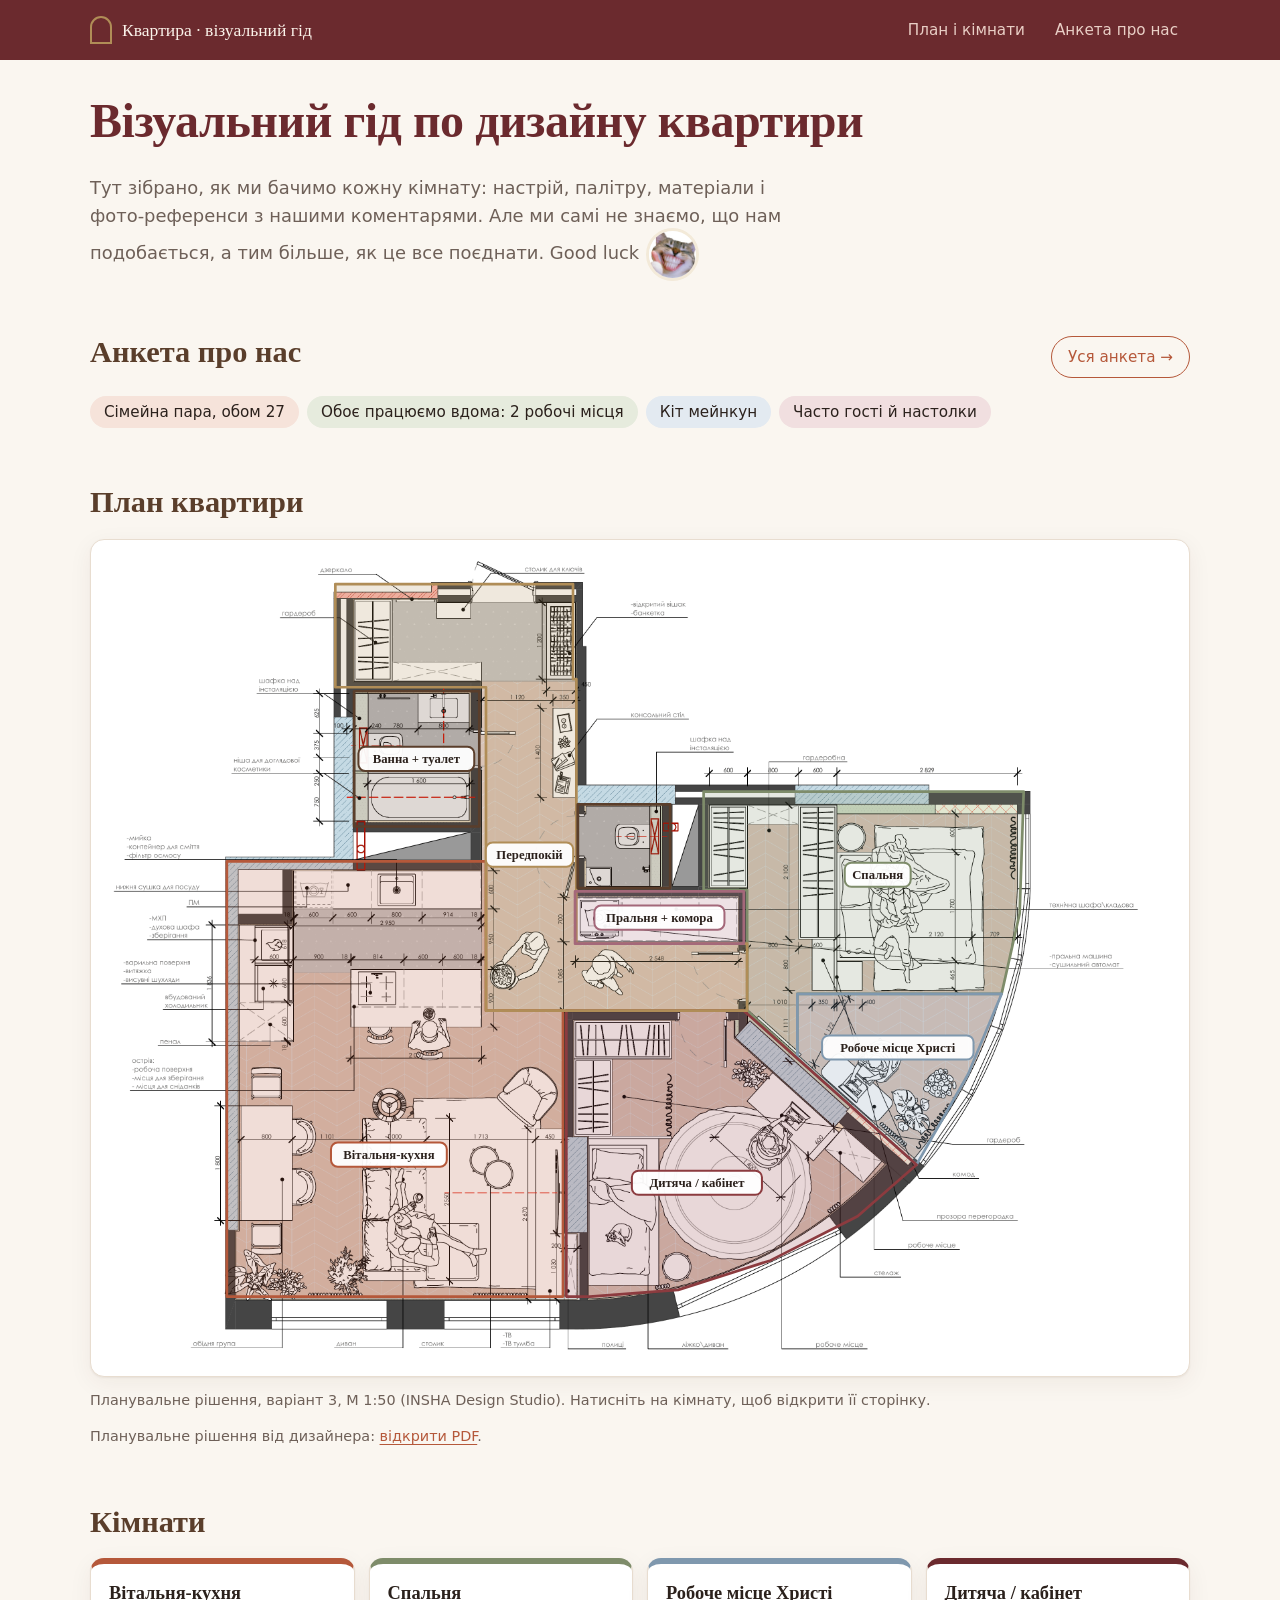
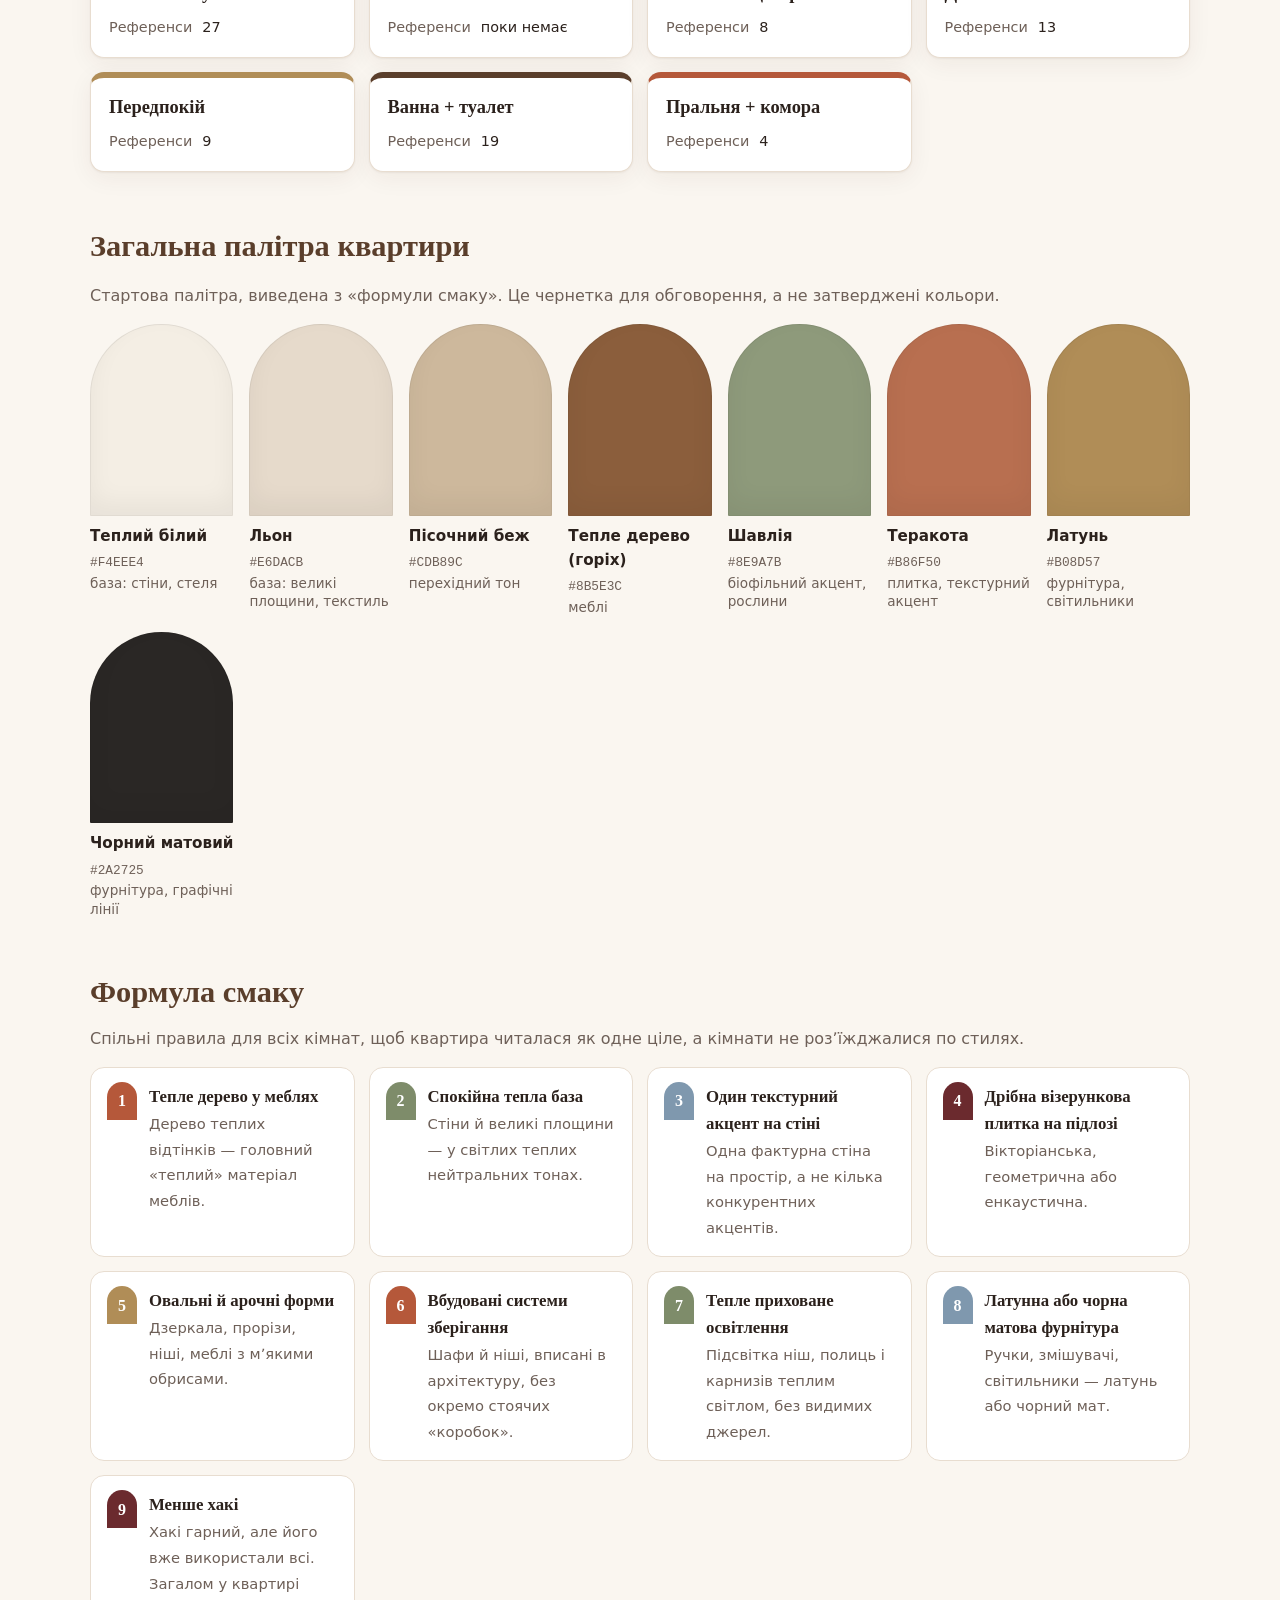
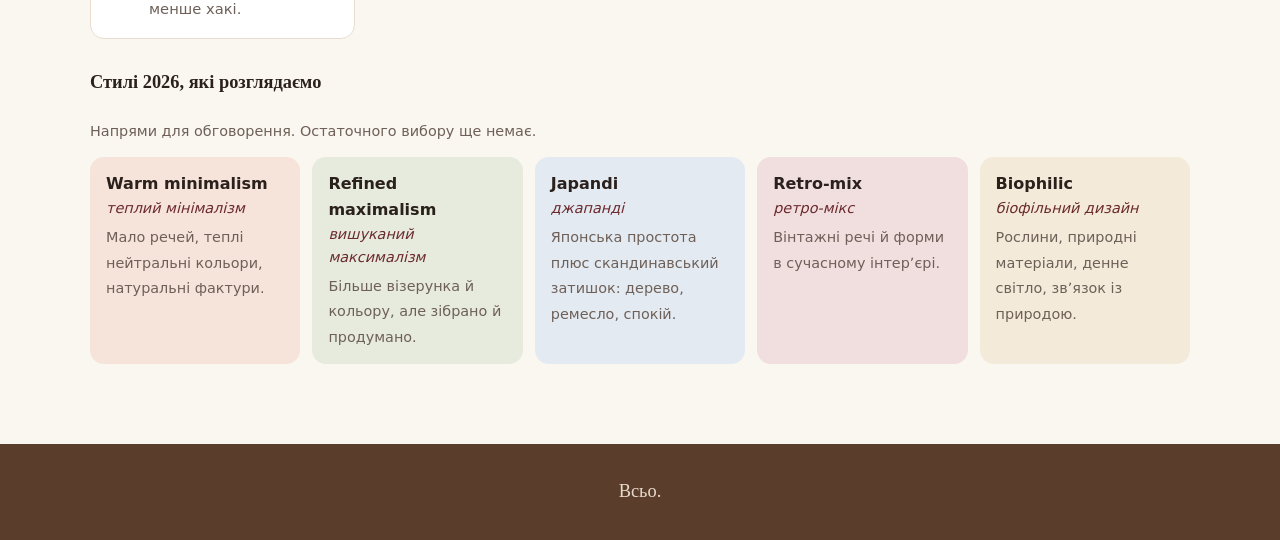
==== commit 3a81f456: "Кіт: при наведенні відкривається великим по центру екрана" ====
--- a/index.html
+++ b/index.html
@@ -23,7 +23,7 @@
   <main id="main" class="wrap">
     <section class="section" aria-labelledby="intro-title">
       <h1 id="intro-title">Візуальний гід по дизайну квартири</h1>
-      <p class="lead">Тут зібрано, як ми бачимо кожну кімнату: настрій, палітру, матеріали і фото-референси з нашими коментарями. Але ми самі не знаємо, що нам подобається, а тим більше, як це все поєднати. Good luck <img class="lead-cat" src="assets/img/good-luck-cat.jpg" alt="кіт, що сміється" width="120" height="120"></p>
+      <p class="lead">Тут зібрано, як ми бачимо кожну кімнату: настрій, палітру, матеріали і фото-референси з нашими коментарями. Але ми самі не знаємо, що нам подобається, а тим більше, як це все поєднати. Good luck <span class="lead-cat-wrap" tabindex="0"><img class="lead-cat" src="assets/img/good-luck-cat.jpg" alt="кіт, що сміється" width="120" height="120"><img class="lead-cat-big" src="assets/img/good-luck-cat-big.jpg" alt="" aria-hidden="true" width="472" height="570"></span></p>
     </section>
 
     <section class="section about-teaser" aria-labelledby="about-title">
--- a/assets/css/style.css
+++ b/assets/css/style.css
@@ -553,3 +553,19 @@
 .lead-cat { display: inline-block; width: 2.6em; height: 2.6em; border-radius: 50%; object-fit: cover; vertical-align: middle; margin-left: .25em; box-shadow: 0 0 0 3px var(--brass-tint); transition: transform .2s ease; }
 .lead-cat:hover { transform: scale(1.8) rotate(-6deg); }
 @media (prefers-reduced-motion: reduce) { .lead-cat:hover { transform: none; } }
+
+/* кіт: при наведенні (або тапі) — великий по центру екрана */
+.lead-cat-wrap { display: inline-block; vertical-align: middle; cursor: zoom-in; outline: none; }
+.lead-cat-wrap .lead-cat:hover { transform: none; }
+.lead-cat-big {
+  position: fixed; left: 50%; top: 50%; z-index: 60;
+  height: min(80vh, 80vw * 1.2); width: auto; max-width: 90vw;
+  border-radius: 24px; box-shadow: 0 30px 80px rgba(43, 33, 28, .35);
+  transform: translate(-50%, -50%) scale(.3) rotate(-8deg); opacity: 0; visibility: hidden; pointer-events: none;
+  transition: transform .25s cubic-bezier(.2, 1.4, .4, 1), opacity .2s ease, visibility .2s;
+}
+.lead-cat-wrap:hover .lead-cat-big, .lead-cat-wrap:focus .lead-cat-big {
+  transform: translate(-50%, -50%) scale(1) rotate(0); opacity: 1; visibility: visible;
+}
+@media (prefers-reduced-motion: reduce) { .lead-cat-big { transition: opacity .2s ease, visibility .2s; transform: translate(-50%, -50%); } }
+@media print { .lead-cat-big { display: none; } }
